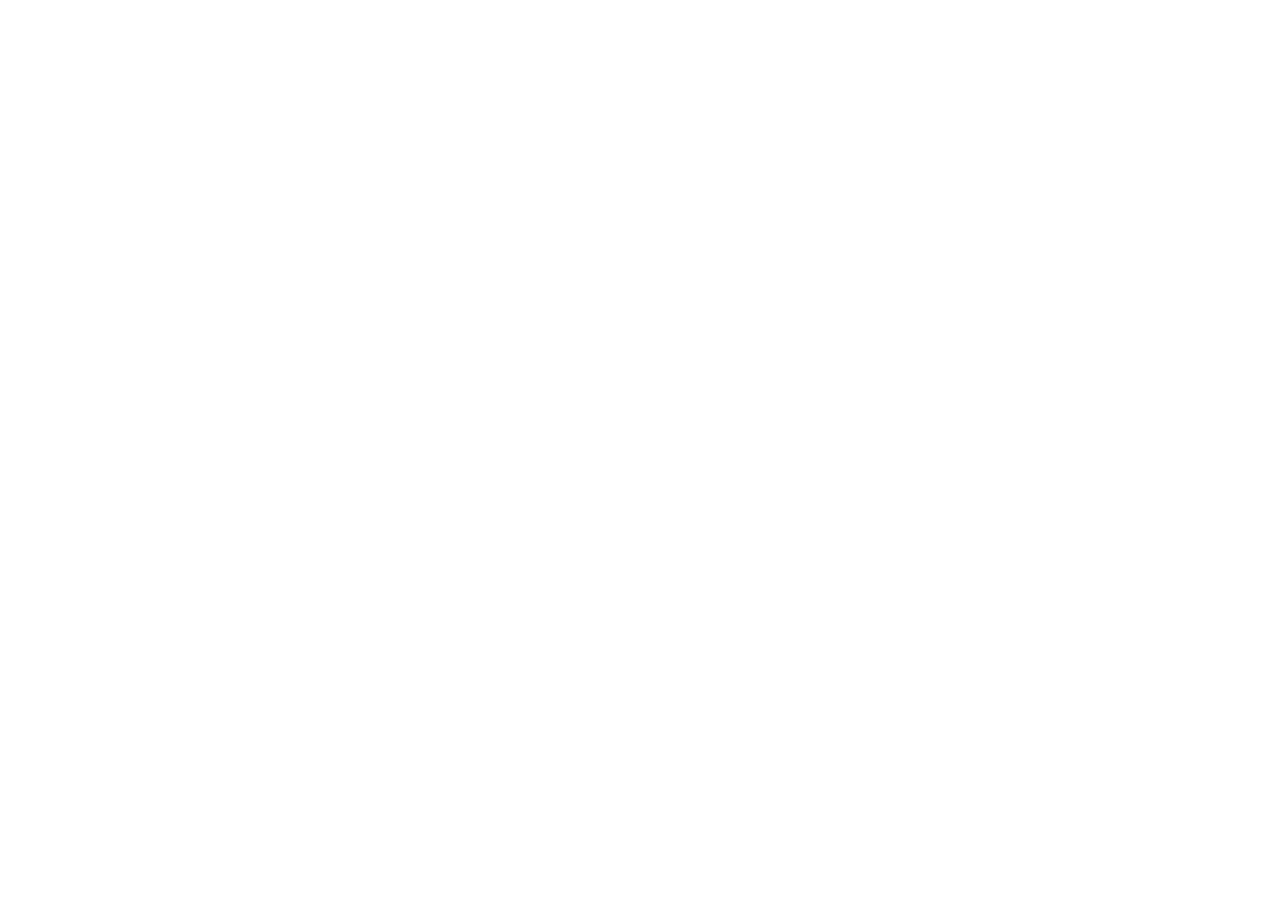
==== index.html @ b673b93a "Creación de archivos html, css y js" ====
<!DOCTYPE html>
<html lang="en">
<head>
    <meta charset="UTF-8">
    <meta name="viewport" content="width=device-width, initial-scale=1.0">
    <title>TaskFlow</title>
</head>
<body>
    
</body>
</html>
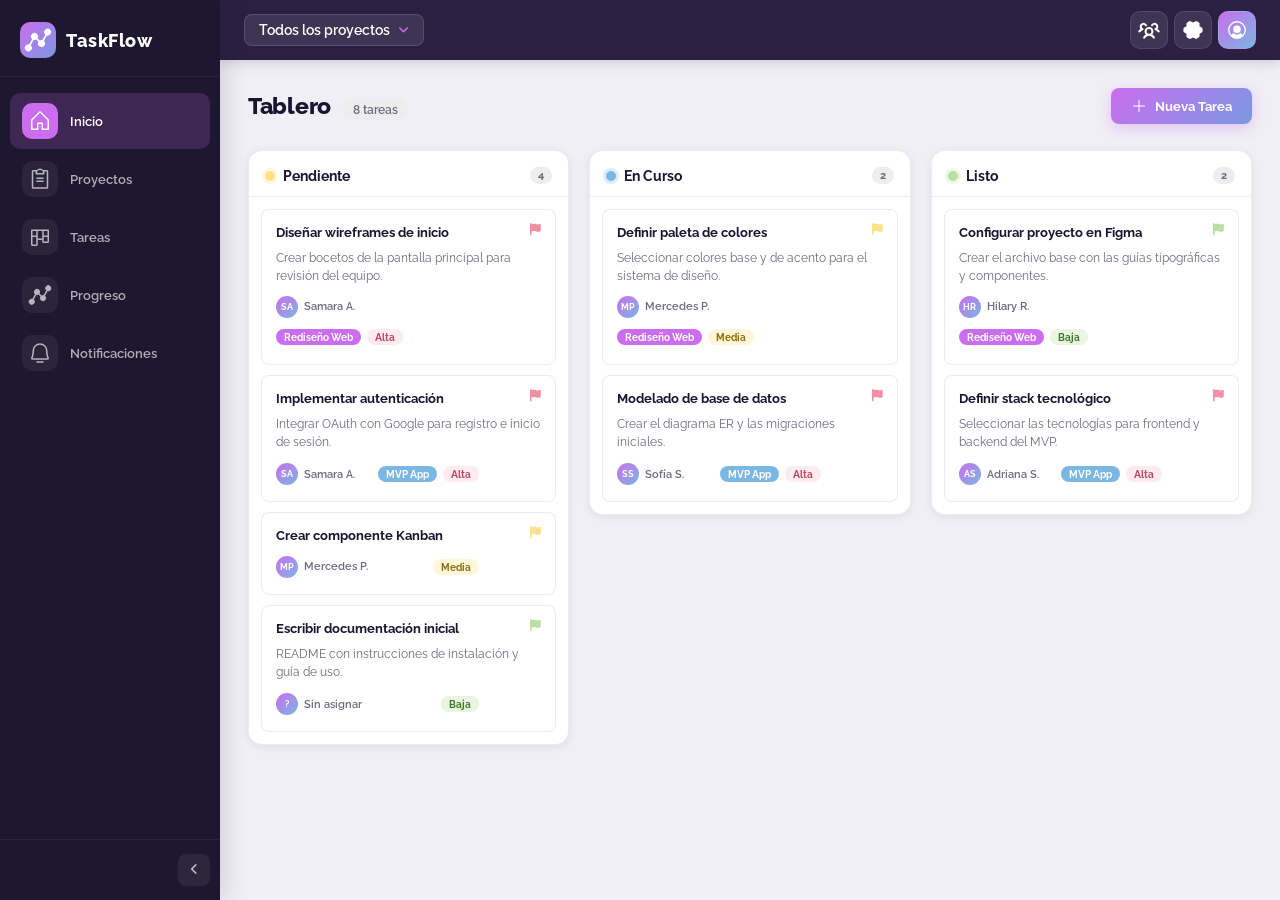
==== commit 5375b577: "Estructura principal y diseño inicial de la aplicación. Interfaz visual y funcionalidades principale" ====
--- a/index.html
+++ b/index.html
@@ -1,11 +1,376 @@
 <!DOCTYPE html>
-<html lang="en">
+<html lang="es">
 <head>
-    <meta charset="UTF-8">
-    <meta name="viewport" content="width=device-width, initial-scale=1.0">
-    <title>TaskFlow</title>
+  <meta charset="UTF-8" />
+  <meta name="viewport" content="width=device-width, initial-scale=1.0" />
+  <title>TaskFlow</title>
+  <link rel="preconnect" href="https://fonts.googleapis.com" />
+  <link rel="preconnect" href="https://fonts.gstatic.com" crossorigin />
+  <link href="https://fonts.googleapis.com/css2?family=Raleway:wght@300;400;500;600;700;800&display=swap" rel="stylesheet" />
+  <link rel="stylesheet" href="https://cdnjs.cloudflare.com/ajax/libs/font-awesome/6.5.0/css/all.min.css" />
+  <link rel="stylesheet" href="styles.css" />
 </head>
 <body>
-    
+
+  <!-- SIDEBAR -->
+  <aside class="sidebar" id="sidebar">
+    <div class="sidebar-logo">
+      <div class="logo-icon">
+        <svg xmlns="http://www.w3.org/2000/svg" viewBox="0 0 256 256" width="28" height="28" fill="#ffffff">
+          <path d="M238.64,33.36a32,32,0,0,0-45.26,0h0a32,32,0,0,0,0,45.26c.29.29.6.57.9.85l-26.63,49.46a32.19,32.19,0,0,0-23.9,3.5l-20.18-20.18a32,32,0,0,0-50.2-38.89h0a32,32,0,0,0,0,45.26c.29.29.59.57.89.85L47.63,168.94a32,32,0,0,0-30.27,8.44h0a32,32,0,1,0,45.26,0c-.29-.29-.6-.57-.9-.85l26.63-49.46A32.4,32.4,0,0,0,96,128a32,32,0,0,0,16.25-4.41l20.18,20.18a32,32,0,1,0,50.2-6.38c-.29-.29-.59-.57-.89-.85l26.63-49.46A32.33,32.33,0,0,0,216,88a32,32,0,0,0,22.63-54.62Z"/>
+        </svg>
+      </div>
+      <span class="logo-text">TaskFlow</span>
+    </div>
+
+    <nav class="sidebar-nav">
+      <a href="#" class="nav-item active" data-view="board" title="Inicio">
+        <div class="nav-icon">
+          <svg xmlns="http://www.w3.org/2000/svg" viewBox="0 0 256 256" width="24" height="24">
+            <path d="M219.31,108.68l-80-80a16,16,0,0,0-22.62,0l-80,80A15.87,15.87,0,0,0,32,120v96a8,8,0,0,0,8,8h64a8,8,0,0,0,8-8V160h32v56a8,8,0,0,0,8,8h64a8,8,0,0,0,8-8V120A15.87,15.87,0,0,0,219.31,108.68ZM208,208H160V152a8,8,0,0,0-8-8H104a8,8,0,0,0-8,8v56H48V120l80-80,80,80Z"/>
+          </svg>
+        </div>
+        <span>Inicio</span>
+      </a>
+
+      <a href="#" class="nav-item" data-view="projects" title="Proyectos">
+        <div class="nav-icon">
+          <svg xmlns="http://www.w3.org/2000/svg" viewBox="0 0 256 256" width="24" height="24">
+            <path d="M168,152a8,8,0,0,1-8,8H96a8,8,0,0,1,0-16h64A8,8,0,0,1,168,152Zm-8-40H96a8,8,0,0,0,0,16h64a8,8,0,0,0,0-16Zm56-64V216a16,16,0,0,1-16,16H56a16,16,0,0,1-16-16V48A16,16,0,0,1,56,32H92.26a47.92,47.92,0,0,1,71.48,0H200A16,16,0,0,1,216,48ZM96,64h64a32,32,0,0,0-64,0ZM200,48H173.25A47.93,47.93,0,0,1,176,64v8a8,8,0,0,1-8,8H88a8,8,0,0,1-8-8V64a47.93,47.93,0,0,1,2.75-16H56V216H200Z"/>
+          </svg>
+        </div>
+        <span>Proyectos</span>
+      </a>
+
+      <a href="#" class="nav-item" data-view="tasks" title="Tareas">
+        <div class="nav-icon">
+          <svg xmlns="http://www.w3.org/2000/svg" viewBox="0 0 256 256" width="24" height="24">
+            <path d="M216,48H40a8,8,0,0,0-8,8V208a16,16,0,0,0,16,16H88a16,16,0,0,0,16-16V160h48v16a16,16,0,0,0,16,16h40a16,16,0,0,0,16-16V56A8,8,0,0,0,216,48ZM88,208H48V128H88Zm0-96H48V64H88Zm64,32H104V64h48Zm56,32H168V128h40Zm0-64H168V64h40Z"/>
+          </svg>
+        </div>
+        <span>Tareas</span>
+      </a>
+
+      <a href="#" class="nav-item" data-view="progress" title="Progreso">
+        <div class="nav-icon">
+          <svg xmlns="http://www.w3.org/2000/svg" viewBox="0 0 256 256" width="24" height="24">
+            <path d="M238.64,33.36a32,32,0,0,0-45.26,0h0a32,32,0,0,0,0,45.26c.29.29.6.57.9.85l-26.63,49.46a32.19,32.19,0,0,0-23.9,3.5l-20.18-20.18a32,32,0,0,0-50.2-38.89h0a32,32,0,0,0,0,45.26c.29.29.59.57.89.85L47.63,168.94a32,32,0,0,0-30.27,8.44h0a32,32,0,1,0,45.26,0c-.29-.29-.6-.57-.9-.85l26.63-49.46A32.4,32.4,0,0,0,96,128a32,32,0,0,0,16.25-4.41l20.18,20.18a32,32,0,1,0,50.2-6.38c-.29-.29-.59-.57-.89-.85l26.63-49.46A32.33,32.33,0,0,0,216,88a32,32,0,0,0,22.63-54.62Z"/>
+          </svg>
+        </div>
+        <span>Progreso</span>
+      </a>
+
+      <a href="#" class="nav-item" data-view="notifications" title="Notificaciones">
+        <div class="nav-icon">
+          <svg xmlns="http://www.w3.org/2000/svg" viewBox="0 0 256 256" width="24" height="24">
+            <path d="M168,224a8,8,0,0,1-8,8H96a8,8,0,1,1,0-16h64A8,8,0,0,1,168,224Zm53.85-32A15.8,15.8,0,0,1,208,200H48a16,16,0,0,1-13.8-24.06C39.75,166.38,48,139.34,48,104a80,80,0,1,1,160,0c0,35.33,8.26,62.38,13.81,71.94A15.89,15.89,0,0,1,221.84,192ZM208,184c-7.73-13.27-16-43.95-16-80a64,64,0,1,0-128,0c0,36.06-8.28,66.74-16,80Z"/>
+          </svg>
+        </div>
+        <span>Notificaciones</span>
+        <span class="notif-badge" id="notifBadge" style="display:none">0</span>
+      </a>
+    </nav>
+
+    <div class="sidebar-footer">
+      <button class="sidebar-toggle-btn" id="sidebarToggle" title="Colapsar">
+        <i class="fa-solid fa-angle-left"></i>
+      </button>
+    </div>
+  </aside>
+
+  <!-- MAIN WRAPPER -->
+  <div class="main-wrapper" id="mainWrapper">
+
+    <!-- TOP BAR -->
+    <header class="topbar">
+      <div class="topbar-left">
+        <button class="mobile-menu-btn" id="mobileMenuBtn">
+          <i class="fa-solid fa-bars"></i>
+        </button>
+        <div class="topbar-project-selector" id="projectSelector">
+          <span id="currentProjectName">Seleccionar proyecto</span>
+          <i class="fa-solid fa-angle-down"></i>
+        </div>
+      </div>
+      <div class="topbar-right">
+        <button class="topbar-btn" title="Equipo">
+          <svg xmlns="http://www.w3.org/2000/svg" viewBox="0 0 256 256" width="22" height="22" fill="#fff">
+            <path d="M164.38,181.1a52,52,0,1,0-72.76,0,75.89,75.89,0,0,0-30,28.89,12,12,0,0,0,20.78,12,53,53,0,0,1,91.22,0,12,12,0,1,0,20.78-12A75.89,75.89,0,0,0,164.38,181.1ZM100,144a28,28,0,1,1,28,28A28,28,0,0,1,100,144Zm147.21,9.59a12,12,0,0,1-16.81-2.39c-8.33-11.09-19.85-19.59-29.33-21.64a12,12,0,0,1-1.82-22.91,20,20,0,1,0-24.78-28.3,12,12,0,1,1-21-11.6,44,44,0,1,1,73.28,48.35,92.18,92.18,0,0,1,22.85,21.69A12,12,0,0,1,247.21,153.59Zm-192.28-24c-9.48,2.05-21,10.55-29.33,21.65A12,12,0,0,1,6.41,136.79,92.37,92.37,0,0,1,29.26,115.1a44,44,0,1,1,73.28-48.35,12,12,0,1,1-21,11.6,20,20,0,1,0-24.78,28.3,12,12,0,0,1-1.82,22.91Z"/>
+          </svg>
+        </button>
+        <button class="topbar-btn" title="Ajustes" id="openSettingsBtn">
+          <svg xmlns="http://www.w3.org/2000/svg" viewBox="0 0 256 256" width="22" height="22" fill="#fff">
+            <path d="M128,80a48,48,0,1,0,48,48A48.05,48.05,0,0,0,128,80Zm0,80a32,32,0,1,1,32-32A32,32,0,0,1,128,160Zm109.94-52.79a8,8,0,0,0-3.89-5.4l-29.83-17-.12-33.62a8,8,0,0,0-2.83-6.08,111.91,111.91,0,0,0-36.72-20.67,8,8,0,0,0-6.46.59L128,41.85,97.88,25a8,8,0,0,0-6.47-.6A112.1,112.1,0,0,0,54.73,45.15a8,8,0,0,0-2.83,6.07l-.15,33.65-29.83,17a8,8,0,0,0-3.89,5.4,106.47,106.47,0,0,0,0,41.56,8,8,0,0,0,3.89,5.4l29.83,17,.12,33.62a8,8,0,0,0,2.83,6.08,111.91,111.91,0,0,0,36.72,20.67,8,8,0,0,0,6.46-.59L128,214.15,158.12,231a7.91,7.91,0,0,0,3.9,1,8.09,8.09,0,0,0,2.57-.42,112.1,112.1,0,0,0,36.68-20.73,8,8,0,0,0,2.83-6.07l.15-33.65,29.83-17a8,8,0,0,0,3.89-5.4A106.47,106.47,0,0,0,237.94,107.21Z"/>
+          </svg>
+        </button>
+        <button class="topbar-btn avatar-btn" title="Usuario">
+          <svg xmlns="http://www.w3.org/2000/svg" viewBox="0 0 256 256" width="22" height="22" fill="#fff">
+            <path d="M172,120a44,44,0,1,1-44-44A44.05,44.05,0,0,1,172,120Zm60,8A104,104,0,1,1,128,24,104.11,104.11,0,0,1,232,128Zm-16,0a88.09,88.09,0,0,0-91.47-87.93C77.43,41.89,39.87,81.12,40,128.25a87.65,87.65,0,0,0,22.24,58.16A79.71,79.71,0,0,1,84,165.1a4,4,0,0,1,4.83.32,59.83,59.83,0,0,0,78.28,0,4,4,0,0,1,4.83-.32,79.71,79.71,0,0,1,21.79,21.31A87.62,87.62,0,0,0,216,128Z"/>
+          </svg>
+        </button>
+      </div>
+    </header>
+
+    <!-- MAIN CONTENT -->
+    <main class="main-content">
+
+      <!-- BOARD VIEW -->
+      <div class="view active" id="view-board">
+        <div class="board-header">
+          <div class="board-header-left">
+            <h1 class="board-title" id="boardTitle">Tablero</h1>
+            <span class="task-count" id="taskCount">0 tareas</span>
+          </div>
+          <button class="btn-primary" id="openModalBtn">
+            <svg xmlns="http://www.w3.org/2000/svg" width="16" height="16" fill="#ffffff" viewBox="0 0 256 256">
+              <path d="M224,128a8,8,0,0,1-8,8H136v80a8,8,0,0,1-16,0V136H40a8,8,0,0,1,0-16h80V40a8,8,0,0,1,16,0v80h80A8,8,0,0,1,224,128Z"/>
+            </svg>
+            Nueva Tarea
+          </button>
+        </div>
+
+        <!-- KANBAN BOARD -->
+        <div class="kanban-board">
+          <div class="kanban-column" data-status="pendiente" id="col-pendiente">
+            <div class="column-header">
+              <div class="column-title-wrap">
+                <span class="column-dot dot-pending"></span>
+                <h2 class="column-title">Pendiente</h2>
+                <span class="column-count" id="count-pendiente">0</span>
+              </div>
+            </div>
+            <div class="column-body" id="tasks-pendiente" ondragover="onDragOver(event)" ondrop="onDrop(event, 'pendiente')" ondragleave="onDragLeave(event)">
+              <div class="empty-state" id="empty-pendiente">
+                <i class="fa-regular fa-file"></i>
+                <p>Sin tareas pendientes</p>
+              </div>
+            </div>
+          </div>
+
+          <div class="kanban-column" data-status="en-curso" id="col-en-curso">
+            <div class="column-header">
+              <div class="column-title-wrap">
+                <span class="column-dot dot-inprogress"></span>
+                <h2 class="column-title">En Curso</h2>
+                <span class="column-count" id="count-en-curso">0</span>
+              </div>
+            </div>
+            <div class="column-body" id="tasks-en-curso" ondragover="onDragOver(event)" ondrop="onDrop(event, 'en-curso')" ondragleave="onDragLeave(event)">
+              <div class="empty-state" id="empty-en-curso">
+                <i class="fa-regular fa-file"></i>
+                <p>Sin tareas en curso</p>
+              </div>
+            </div>
+          </div>
+
+          <div class="kanban-column" data-status="listo" id="col-listo">
+            <div class="column-header">
+              <div class="column-title-wrap">
+                <span class="column-dot dot-done"></span>
+                <h2 class="column-title">Listo</h2>
+                <span class="column-count" id="count-listo">0</span>
+              </div>
+            </div>
+            <div class="column-body" id="tasks-listo" ondragover="onDragOver(event)" ondrop="onDrop(event, 'listo')" ondragleave="onDragLeave(event)">
+              <div class="empty-state" id="empty-listo">
+                <i class="fa-regular fa-file"></i>
+                <p>Sin tareas completadas</p>
+              </div>
+            </div>
+          </div>
+        </div>
+      </div>
+
+      <!-- PROJECTS VIEW -->
+      <div class="view" id="view-projects">
+        <div class="board-header">
+          <div class="board-header-left">
+            <h1 class="board-title">Proyectos</h1>
+          </div>
+          <button class="btn-primary" id="openProjectModalBtn">
+            <svg xmlns="http://www.w3.org/2000/svg" width="16" height="16" fill="#ffffff" viewBox="0 0 256 256">
+              <path d="M224,128a8,8,0,0,1-8,8H136v80a8,8,0,0,1-16,0V136H40a8,8,0,0,1,0-16h80V40a8,8,0,0,1,16,0v80h80A8,8,0,0,1,224,128Z"/>
+            </svg>
+            Nuevo Proyecto
+          </button>
+        </div>
+        <div class="projects-grid" id="projectsGrid">
+          <div class="no-projects-msg" id="noProjectsMsg">
+            <i class="fa-solid fa-folder-open"></i>
+            <p>No hay proyectos aún. ¡Crea el primero!</p>
+          </div>
+        </div>
+      </div>
+
+      <!-- TASKS VIEW (list) -->
+      <div class="view" id="view-tasks">
+        <div class="board-header">
+          <div class="board-header-left">
+            <h1 class="board-title">Todas las Tareas</h1>
+          </div>
+          <button class="btn-primary" id="openModalBtnTasks">
+            <svg xmlns="http://www.w3.org/2000/svg" width="16" height="16" fill="#ffffff" viewBox="0 0 256 256">
+              <path d="M224,128a8,8,0,0,1-8,8H136v80a8,8,0,0,1-16,0V136H40a8,8,0,0,1,0-16h80V40a8,8,0,0,1,16,0v80h80A8,8,0,0,1,224,128Z"/>
+            </svg>
+            Nueva Tarea
+          </button>
+        </div>
+        <div class="tasks-list-view" id="allTasksList">
+          <div class="no-tasks-msg">
+            <i class="fa-solid fa-list-check"></i>
+            <p>No hay tareas todavía.</p>
+          </div>
+        </div>
+      </div>
+
+      <!-- PROGRESS VIEW -->
+      <div class="view" id="view-progress">
+        <div class="board-header">
+          <div class="board-header-left">
+            <h1 class="board-title">Progreso del Proyecto</h1>
+          </div>
+        </div>
+        <div class="progress-view" id="progressView"></div>
+      </div>
+
+      <!-- NOTIFICATIONS VIEW -->
+      <div class="view" id="view-notifications">
+        <div class="board-header">
+          <div class="board-header-left">
+            <h1 class="board-title">Notificaciones</h1>
+          </div>
+          <button class="btn-secondary" id="clearNotifBtn">Limpiar todo</button>
+        </div>
+        <div class="notifications-list" id="notificationsList">
+          <div class="no-notif-msg">
+            <i class="fa-solid fa-bell-slash"></i>
+            <p>Sin notificaciones nuevas.</p>
+          </div>
+        </div>
+      </div>
+
+    </main>
+  </div>
+
+  <!-- OVERLAY -->
+  <div class="overlay" id="overlay"></div>
+
+  <!-- TASK MODAL -->
+  <div class="modal" id="taskModal" role="dialog" aria-modal="true" aria-labelledby="modalTitle">
+    <div class="modal-content">
+      <div class="modal-header">
+        <h2 class="modal-title" id="modalTitle">Nueva Tarea</h2>
+        <button class="modal-close" id="closeModalBtn" aria-label="Cerrar">
+          <i class="fa-solid fa-circle-xmark"></i>
+        </button>
+      </div>
+      <form class="modal-form" id="taskForm" novalidate>
+        <div class="form-group">
+          <label for="taskTitle">Título <span class="required">*</span></label>
+          <input type="text" id="taskTitle" placeholder="Título de la tarea..." maxlength="80" />
+          <span class="field-error" id="titleError"></span>
+        </div>
+        <div class="form-group">
+          <label for="taskDesc">Descripción</label>
+          <textarea id="taskDesc" rows="3" placeholder="Descripción opcional..."></textarea>
+        </div>
+        <div class="form-row">
+          <div class="form-group">
+            <label for="taskAssignee">Asignado a</label>
+            <input type="text" id="taskAssignee" placeholder="Nombre del responsable..." />
+          </div>
+          <div class="form-group">
+            <label for="taskStatus">Estado</label>
+            <select id="taskStatus">
+              <option value="pendiente">Pendiente</option>
+              <option value="en-curso">En Curso</option>
+              <option value="listo">Listo</option>
+            </select>
+          </div>
+        </div>
+        <div class="form-row">
+          <div class="form-group">
+            <label for="taskPriority">Prioridad</label>
+            <select id="taskPriority">
+              <option value="alta">🔴 Alta</option>
+              <option value="media" selected>🟡 Media</option>
+              <option value="baja">🟢 Baja</option>
+            </select>
+          </div>
+          <div class="form-group">
+            <label for="taskProject">Proyecto</label>
+            <select id="taskProject">
+              <option value="">Sin proyecto</option>
+            </select>
+          </div>
+        </div>
+        <input type="hidden" id="editingTaskId" value="" />
+        <div class="modal-footer">
+          <button type="button" class="btn-secondary" id="cancelModalBtn">Cancelar</button>
+          <button type="submit" class="btn-primary" id="saveTaskBtn">Guardar Tarea</button>
+        </div>
+      </form>
+    </div>
+  </div>
+
+  <!-- PROJECT MODAL -->
+  <div class="modal" id="projectModal" role="dialog" aria-modal="true">
+    <div class="modal-content modal-content--sm">
+      <div class="modal-header">
+        <h2 class="modal-title">Nuevo Proyecto</h2>
+        <button class="modal-close" id="closeProjectModalBtn" aria-label="Cerrar">
+          <i class="fa-solid fa-circle-xmark"></i>
+        </button>
+      </div>
+      <form class="modal-form" id="projectForm" novalidate>
+        <div class="form-group">
+          <label for="projectName">Nombre del proyecto <span class="required">*</span></label>
+          <input type="text" id="projectName" placeholder="Ej. Rediseño web, MVP..." maxlength="50" />
+          <span class="field-error" id="projectNameError"></span>
+        </div>
+        <div class="form-group">
+          <label for="projectDesc">Descripción</label>
+          <textarea id="projectDesc" rows="2" placeholder="¿De qué trata este proyecto?"></textarea>
+        </div>
+        <div class="form-group">
+          <label for="projectColor">Color del proyecto</label>
+          <div class="color-picker-row" id="colorPickerRow">
+            <button type="button" class="color-swatch active" data-color="#CB6DEE" style="background:#CB6DEE"></button>
+            <button type="button" class="color-swatch" data-color="#7AB7E3" style="background:#7AB7E3"></button>
+            <button type="button" class="color-swatch" data-color="#72DCC3" style="background:#72DCC3"></button>
+            <button type="button" class="color-swatch" data-color="#F58EA5" style="background:#F58EA5"></button>
+            <button type="button" class="color-swatch" data-color="#FFE285" style="background:#FFE285"></button>
+            <button type="button" class="color-swatch" data-color="#B9DFA4" style="background:#B9DFA4"></button>
+          </div>
+          <input type="hidden" id="projectColor" value="#CB6DEE" />
+        </div>
+        <div class="modal-footer">
+          <button type="button" class="btn-secondary" id="cancelProjectModalBtn">Cancelar</button>
+          <button type="submit" class="btn-primary">Crear Proyecto</button>
+        </div>
+      </form>
+    </div>
+  </div>
+
+  <!-- TASK DETAIL MODAL -->
+  <div class="modal" id="taskDetailModal" role="dialog" aria-modal="true">
+    <div class="modal-content modal-content--detail">
+      <div class="modal-header">
+        <h2 class="modal-title" id="detailTaskTitle">Detalle de Tarea</h2>
+        <div class="modal-header-actions">
+          <button class="icon-btn" id="editTaskBtn" title="Editar"><i class="fa-solid fa-pen"></i></button>
+          <button class="modal-close" id="closeDetailModalBtn" aria-label="Cerrar">
+            <i class="fa-solid fa-circle-xmark"></i>
+          </button>
+        </div>
+      </div>
+      <div class="task-detail-body" id="taskDetailBody"></div>
+    </div>
+  </div>
+
+  <!-- TOAST -->
+  <div class="toast-container" id="toastContainer"></div>
+
+  <script src="functions.js"></script>
 </body>
 </html>
--- a/styles.css
+++ b/styles.css
@@ -0,0 +1,1171 @@
+/* ==============================
+   TASKFLOW — styles.css
+   ============================== */
+
+/* ---- RESET & BASE ---- */
+*, *::before, *::after { box-sizing: border-box; margin: 0; padding: 0; }
+
+:root {
+  --white:   #FFFFFF;
+  --bg:      #F0EFF5;
+  --card:    #FFFFFF;
+  --ededed:  #EDEDED;
+  --purple:  #CB6DEE;
+  --purple-dark: #b258d6;
+  --pink:    #F58EA5;
+  --yellow:  #FFE285;
+  --green:   #B9DFA4;
+  --teal:    #72DCC3;
+  --blue:    #7AB7E3;
+  --sidebar-bg: #1E1730;
+  --sidebar-text: rgba(255,255,255,0.65);
+  --sidebar-active: #ffffff;
+  --topbar-bg: #2B2042;
+  --text-primary: #1A1430;
+  --text-secondary: #6B6880;
+  --border: rgba(0,0,0,0.07);
+  --shadow: 0 2px 16px rgba(30,23,48,0.10);
+  --shadow-card: 0 2px 8px rgba(30,23,48,0.08);
+  --radius: 14px;
+  --radius-sm: 8px;
+  --radius-lg: 20px;
+  --sidebar-w: 220px;
+  --topbar-h: 60px;
+  --transition: 0.22s cubic-bezier(.4,0,.2,1);
+}
+
+html { font-size: 15px; }
+
+body {
+  font-family: 'Raleway', sans-serif;
+  background: var(--bg);
+  color: var(--text-primary);
+  min-height: 100vh;
+  display: flex;
+  overflow-x: hidden;
+}
+
+/* ==============================
+   SIDEBAR
+   ============================== */
+.sidebar {
+  width: var(--sidebar-w);
+  background: var(--sidebar-bg);
+  display: flex;
+  flex-direction: column;
+  position: fixed;
+  top: 0; left: 0; bottom: 0;
+  z-index: 200;
+  transition: width var(--transition), transform var(--transition);
+  overflow: hidden;
+  box-shadow: 2px 0 24px rgba(30,23,48,0.18);
+}
+
+.sidebar.collapsed { width: 68px; }
+.sidebar.collapsed .logo-text,
+.sidebar.collapsed .nav-item span:not(.notif-badge) { opacity: 0; width: 0; overflow: hidden; }
+.sidebar.collapsed .sidebar-logo { justify-content: center; }
+.sidebar.collapsed .nav-item { justify-content: center; padding: 10px 0; }
+
+.sidebar-logo {
+  display: flex;
+  align-items: center;
+  gap: 10px;
+  padding: 22px 20px 18px;
+  border-bottom: 1px solid rgba(255,255,255,0.06);
+}
+
+.logo-icon {
+  width: 36px; height: 36px;
+  background: linear-gradient(135deg, var(--purple), #7A98E3);
+  border-radius: 10px;
+  display: flex; align-items: center; justify-content: center;
+  flex-shrink: 0;
+}
+
+.logo-text {
+  font-size: 1.18rem;
+  font-weight: 800;
+  color: var(--white);
+  letter-spacing: 0.5px;
+  white-space: nowrap;
+  transition: opacity var(--transition), width var(--transition);
+}
+
+.sidebar-nav {
+  flex: 1;
+  display: flex;
+  flex-direction: column;
+  gap: 2px;
+  padding: 16px 10px;
+  overflow-y: auto;
+  overflow-x: hidden;
+}
+
+.sidebar-nav::-webkit-scrollbar { width: 4px; }
+.sidebar-nav::-webkit-scrollbar-thumb { background: rgba(255,255,255,0.1); border-radius: 2px; }
+
+.nav-item {
+  display: flex;
+  align-items: center;
+  gap: 12px;
+  padding: 10px 12px;
+  border-radius: 10px;
+  color: var(--sidebar-text);
+  text-decoration: none;
+  font-size: 0.88rem;
+  font-weight: 600;
+  transition: background var(--transition), color var(--transition);
+  white-space: nowrap;
+  position: relative;
+}
+
+.nav-item:hover {
+  background: rgba(255,255,255,0.07);
+  color: var(--white);
+}
+
+.nav-item.active {
+  background: rgba(203,109,238,0.18);
+  color: var(--white);
+}
+
+.nav-item.active .nav-icon { background: var(--purple); }
+.nav-item.active .nav-icon svg { fill: #ffffff; }
+
+.nav-icon {
+  width: 36px; height: 36px;
+  border-radius: 10px;
+  display: flex; align-items: center; justify-content: center;
+  background: rgba(255,255,255,0.06);
+  flex-shrink: 0;
+  transition: background var(--transition);
+}
+
+.nav-icon svg { fill: var(--sidebar-text); transition: fill var(--transition); }
+.nav-item:hover .nav-icon svg { fill: #ffffff; }
+
+.notif-badge {
+  background: var(--pink);
+  color: #fff;
+  font-size: 0.68rem;
+  font-weight: 700;
+  padding: 2px 6px;
+  border-radius: 20px;
+  margin-left: auto;
+}
+
+.sidebar-footer {
+  padding: 14px 10px;
+  border-top: 1px solid rgba(255,255,255,0.06);
+  display: flex;
+  justify-content: flex-end;
+}
+
+.sidebar-toggle-btn {
+  width: 32px; height: 32px;
+  border-radius: 8px;
+  background: rgba(255,255,255,0.07);
+  border: none;
+  color: var(--sidebar-text);
+  cursor: pointer;
+  display: flex; align-items: center; justify-content: center;
+  transition: background var(--transition), transform var(--transition);
+}
+
+.sidebar-toggle-btn:hover { background: rgba(255,255,255,0.13); color: #fff; }
+.sidebar.collapsed .sidebar-toggle-btn { transform: rotate(180deg); }
+
+/* ==============================
+   MAIN WRAPPER
+   ============================== */
+.main-wrapper {
+  flex: 1;
+  margin-left: var(--sidebar-w);
+  display: flex;
+  flex-direction: column;
+  min-height: 100vh;
+  transition: margin-left var(--transition);
+}
+
+.main-wrapper.sidebar-collapsed { margin-left: 68px; }
+
+/* ==============================
+   TOPBAR
+   ============================== */
+.topbar {
+  height: var(--topbar-h);
+  background: var(--topbar-bg);
+  display: flex;
+  align-items: center;
+  justify-content: space-between;
+  padding: 0 24px;
+  position: sticky;
+  top: 0;
+  z-index: 100;
+  box-shadow: 0 2px 12px rgba(30,23,48,0.18);
+}
+
+.topbar-left {
+  display: flex;
+  align-items: center;
+  gap: 14px;
+}
+
+.mobile-menu-btn {
+  display: none;
+  background: none;
+  border: none;
+  color: #fff;
+  font-size: 1.2rem;
+  cursor: pointer;
+  padding: 6px;
+}
+
+.topbar-project-selector {
+  display: flex;
+  align-items: center;
+  gap: 8px;
+  background: rgba(255,255,255,0.09);
+  border: 1px solid rgba(255,255,255,0.13);
+  border-radius: 8px;
+  padding: 7px 14px;
+  cursor: pointer;
+  color: #fff;
+  font-size: 0.9rem;
+  font-weight: 600;
+  font-family: 'Raleway', sans-serif;
+  transition: background var(--transition);
+}
+
+.topbar-project-selector:hover { background: rgba(255,255,255,0.15); }
+.topbar-project-selector i { color: var(--purple); font-size: 0.8rem; }
+
+.topbar-right {
+  display: flex;
+  align-items: center;
+  gap: 6px;
+}
+
+.topbar-btn {
+  width: 38px; height: 38px;
+  border-radius: 10px;
+  background: rgba(255,255,255,0.09);
+  border: 1px solid rgba(255,255,255,0.10);
+  cursor: pointer;
+  display: flex; align-items: center; justify-content: center;
+  transition: background var(--transition);
+}
+
+.topbar-btn:hover { background: rgba(255,255,255,0.16); }
+.avatar-btn { background: linear-gradient(135deg, var(--purple), var(--blue)); }
+
+/* ==============================
+   MAIN CONTENT
+   ============================== */
+.main-content {
+  flex: 1;
+  padding: 28px 28px 40px;
+  overflow-y: auto;
+}
+
+/* ==============================
+   VIEWS
+   ============================== */
+.view { display: none; }
+.view.active { display: block; }
+
+/* ==============================
+   BOARD HEADER
+   ============================== */
+.board-header {
+  display: flex;
+  align-items: center;
+  justify-content: space-between;
+  margin-bottom: 26px;
+  flex-wrap: wrap;
+  gap: 12px;
+}
+
+.board-header-left {
+  display: flex;
+  align-items: baseline;
+  gap: 12px;
+}
+
+.board-title {
+  font-size: 1.55rem;
+  font-weight: 800;
+  color: var(--text-primary);
+  letter-spacing: -0.3px;
+}
+
+.task-count {
+  font-size: 0.82rem;
+  font-weight: 600;
+  color: var(--text-secondary);
+  background: var(--ededed);
+  padding: 3px 10px;
+  border-radius: 20px;
+}
+
+/* ==============================
+   BUTTONS
+   ============================== */
+.btn-primary {
+  display: inline-flex;
+  align-items: center;
+  gap: 8px;
+  background: linear-gradient(135deg, var(--purple) 0%, #7A98E3 100%);
+  color: #fff;
+  border: none;
+  border-radius: var(--radius-sm);
+  padding: 10px 20px;
+  font-family: 'Raleway', sans-serif;
+  font-size: 0.88rem;
+  font-weight: 700;
+  cursor: pointer;
+  transition: opacity var(--transition), transform var(--transition), box-shadow var(--transition);
+  box-shadow: 0 4px 14px rgba(203,109,238,0.35);
+  white-space: nowrap;
+}
+
+.btn-primary:hover {
+  opacity: 0.92;
+  transform: translateY(-1px);
+  box-shadow: 0 6px 20px rgba(203,109,238,0.45);
+}
+
+.btn-primary:active { transform: translateY(0); }
+
+.btn-secondary {
+  display: inline-flex;
+  align-items: center;
+  gap: 8px;
+  background: var(--white);
+  color: var(--text-secondary);
+  border: 1.5px solid var(--border);
+  border-radius: var(--radius-sm);
+  padding: 9px 18px;
+  font-family: 'Raleway', sans-serif;
+  font-size: 0.88rem;
+  font-weight: 600;
+  cursor: pointer;
+  transition: background var(--transition), border-color var(--transition);
+}
+
+.btn-secondary:hover { background: var(--ededed); border-color: rgba(0,0,0,0.12); }
+
+.icon-btn {
+  width: 32px; height: 32px;
+  border-radius: 8px;
+  background: rgba(203,109,238,0.1);
+  border: none;
+  color: var(--purple);
+  cursor: pointer;
+  display: flex; align-items: center; justify-content: center;
+  font-size: 0.8rem;
+  transition: background var(--transition);
+}
+
+.icon-btn:hover { background: rgba(203,109,238,0.2); }
+
+/* ==============================
+   KANBAN BOARD
+   ============================== */
+.kanban-board {
+  display: grid;
+  grid-template-columns: repeat(3, 1fr);
+  gap: 20px;
+  align-items: start;
+  min-height: calc(100vh - 220px);
+}
+
+.kanban-column {
+  background: var(--card);
+  border-radius: var(--radius);
+  box-shadow: var(--shadow-card);
+  display: flex;
+  flex-direction: column;
+  min-height: 200px;
+  border: 1.5px solid var(--border);
+  transition: border-color var(--transition);
+}
+
+.kanban-column.drag-over {
+  border-color: var(--purple);
+  box-shadow: 0 0 0 3px rgba(203,109,238,0.15);
+}
+
+.column-header {
+  padding: 16px 16px 12px;
+  border-bottom: 1.5px solid var(--border);
+}
+
+.column-title-wrap {
+  display: flex;
+  align-items: center;
+  gap: 8px;
+}
+
+.column-dot {
+  width: 10px; height: 10px;
+  border-radius: 50%;
+  flex-shrink: 0;
+}
+
+.dot-pending   { background: var(--yellow); box-shadow: 0 0 0 3px rgba(255,226,133,0.25); }
+.dot-inprogress{ background: var(--blue);   box-shadow: 0 0 0 3px rgba(122,183,227,0.25); }
+.dot-done      { background: var(--green);  box-shadow: 0 0 0 3px rgba(185,223,164,0.25); }
+
+.column-title {
+  font-size: 0.95rem;
+  font-weight: 700;
+  color: var(--text-primary);
+  flex: 1;
+}
+
+.column-count {
+  background: var(--ededed);
+  color: var(--text-secondary);
+  font-size: 0.72rem;
+  font-weight: 700;
+  padding: 2px 8px;
+  border-radius: 20px;
+}
+
+.column-body {
+  padding: 12px;
+  display: flex;
+  flex-direction: column;
+  gap: 10px;
+  min-height: 100px;
+  flex: 1;
+}
+
+.column-body.drag-over-inner {
+  background: rgba(203,109,238,0.04);
+  border-radius: 0 0 var(--radius) var(--radius);
+}
+
+/* ==============================
+   TASK CARD
+   ============================== */
+.task-card {
+  background: var(--card);
+  border: 1.5px solid var(--border);
+  border-radius: var(--radius-sm);
+  padding: 14px;
+  cursor: grab;
+  transition: box-shadow var(--transition), transform var(--transition), border-color var(--transition);
+  animation: cardIn 0.22s ease;
+  position: relative;
+}
+
+@keyframes cardIn {
+  from { opacity: 0; transform: translateY(8px) scale(0.98); }
+  to   { opacity: 1; transform: translateY(0) scale(1); }
+}
+
+.task-card:hover {
+  box-shadow: var(--shadow);
+  border-color: rgba(203,109,238,0.3);
+  transform: translateY(-2px);
+}
+
+.task-card.dragging {
+  opacity: 0.5;
+  transform: scale(0.97);
+  cursor: grabbing;
+}
+
+.task-card-top {
+  display: flex;
+  align-items: flex-start;
+  justify-content: space-between;
+  gap: 8px;
+  margin-bottom: 8px;
+}
+
+.task-card-title {
+  font-size: 0.88rem;
+  font-weight: 700;
+  color: var(--text-primary);
+  line-height: 1.4;
+  word-break: break-word;
+}
+
+.task-flag {
+  flex-shrink: 0;
+  font-size: 0.82rem;
+}
+
+.task-card-desc {
+  font-size: 0.78rem;
+  color: var(--text-secondary);
+  line-height: 1.5;
+  margin-bottom: 10px;
+  display: -webkit-box;
+  -webkit-line-clamp: 2;
+  -webkit-box-orient: vertical;
+  overflow: hidden;
+}
+
+.task-card-footer {
+  display: flex;
+  align-items: center;
+  justify-content: space-between;
+  flex-wrap: wrap;
+  gap: 6px;
+}
+
+.task-assignee {
+  display: flex;
+  align-items: center;
+  gap: 6px;
+  font-size: 0.74rem;
+  color: var(--text-secondary);
+  font-weight: 600;
+}
+
+.assignee-avatar {
+  width: 22px; height: 22px;
+  border-radius: 50%;
+  background: linear-gradient(135deg, var(--purple), var(--blue));
+  display: flex; align-items: center; justify-content: center;
+  font-size: 0.6rem;
+  font-weight: 700;
+  color: #fff;
+  flex-shrink: 0;
+}
+
+.task-card-actions {
+  display: flex;
+  gap: 4px;
+  opacity: 0;
+  transition: opacity var(--transition);
+}
+
+.task-card:hover .task-card-actions { opacity: 1; }
+
+.card-action-btn {
+  width: 26px; height: 26px;
+  border-radius: 6px;
+  background: none;
+  border: none;
+  cursor: pointer;
+  display: flex; align-items: center; justify-content: center;
+  font-size: 0.78rem;
+  color: var(--text-secondary);
+  transition: background var(--transition), color var(--transition);
+}
+
+.card-action-btn:hover { background: var(--ededed); }
+.card-action-btn.delete:hover { background: rgba(245,142,165,0.15); color: var(--pink); }
+.card-action-btn.edit:hover { background: rgba(203,109,238,0.12); color: var(--purple); }
+
+.priority-badge {
+  font-size: 0.68rem;
+  font-weight: 700;
+  padding: 2px 8px;
+  border-radius: 20px;
+}
+
+.priority-alta   { background: rgba(245,142,165,0.18); color: #c0455e; }
+.priority-media  { background: rgba(255,226,133,0.3);  color: #8a700a; }
+.priority-baja   { background: rgba(185,223,164,0.3);  color: #3a7a26; }
+
+.project-tag {
+  font-size: 0.68rem;
+  font-weight: 700;
+  padding: 2px 8px;
+  border-radius: 20px;
+  color: #fff;
+}
+
+/* ==============================
+   EMPTY STATE
+   ============================== */
+.empty-state {
+  display: flex;
+  flex-direction: column;
+  align-items: center;
+  justify-content: center;
+  padding: 30px 16px;
+  color: var(--text-secondary);
+  font-size: 0.8rem;
+  gap: 8px;
+  text-align: center;
+}
+
+.empty-state i { font-size: 1.6rem; opacity: 0.4; }
+.empty-state p { font-weight: 500; }
+
+/* ==============================
+   MODAL
+   ============================== */
+.modal {
+  display: none;
+  position: fixed;
+  inset: 0;
+  z-index: 500;
+  align-items: center;
+  justify-content: center;
+  padding: 20px;
+}
+
+.modal.open { display: flex; }
+
+.modal-content {
+  background: var(--white);
+  border-radius: var(--radius-lg);
+  box-shadow: 0 20px 60px rgba(30,23,48,0.22);
+  width: 100%;
+  max-width: 520px;
+  max-height: 90vh;
+  overflow-y: auto;
+  animation: modalIn 0.24s cubic-bezier(.4,0,.2,1);
+  position: relative;
+  z-index: 510;
+}
+
+.modal-content--sm { max-width: 420px; }
+.modal-content--detail { max-width: 560px; }
+
+@keyframes modalIn {
+  from { opacity: 0; transform: scale(0.95) translateY(10px); }
+  to   { opacity: 1; transform: scale(1) translateY(0); }
+}
+
+.modal-header {
+  display: flex;
+  align-items: center;
+  justify-content: space-between;
+  padding: 22px 24px 16px;
+  border-bottom: 1.5px solid var(--border);
+}
+
+.modal-title {
+  font-size: 1.15rem;
+  font-weight: 800;
+  color: var(--text-primary);
+}
+
+.modal-header-actions {
+  display: flex;
+  align-items: center;
+  gap: 6px;
+}
+
+.modal-close {
+  background: none;
+  border: none;
+  color: var(--text-secondary);
+  font-size: 1.3rem;
+  cursor: pointer;
+  padding: 4px;
+  transition: color var(--transition);
+}
+
+.modal-close:hover { color: var(--pink); }
+
+/* ==============================
+   FORM
+   ============================== */
+.modal-form { padding: 20px 24px; }
+
+.form-group {
+  display: flex;
+  flex-direction: column;
+  gap: 6px;
+  margin-bottom: 16px;
+}
+
+.form-row {
+  display: grid;
+  grid-template-columns: 1fr 1fr;
+  gap: 14px;
+}
+
+label {
+  font-size: 0.82rem;
+  font-weight: 700;
+  color: var(--text-primary);
+}
+
+.required { color: var(--pink); }
+
+input[type="text"],
+textarea,
+select {
+  font-family: 'Raleway', sans-serif;
+  font-size: 0.88rem;
+  font-weight: 500;
+  color: var(--text-primary);
+  background: var(--bg);
+  border: 1.5px solid var(--border);
+  border-radius: var(--radius-sm);
+  padding: 10px 14px;
+  transition: border-color var(--transition), box-shadow var(--transition);
+  width: 100%;
+  outline: none;
+}
+
+input[type="text"]:focus,
+textarea:focus,
+select:focus {
+  border-color: var(--purple);
+  box-shadow: 0 0 0 3px rgba(203,109,238,0.14);
+}
+
+input[type="text"].error,
+textarea.error { border-color: var(--pink); }
+
+textarea { resize: vertical; min-height: 72px; }
+select { cursor: pointer; }
+
+.field-error {
+  font-size: 0.75rem;
+  color: var(--pink);
+  font-weight: 600;
+  min-height: 16px;
+}
+
+.modal-footer {
+  display: flex;
+  justify-content: flex-end;
+  gap: 10px;
+  margin-top: 8px;
+  padding-top: 16px;
+  border-top: 1.5px solid var(--border);
+}
+
+/* ==============================
+   COLOR PICKER
+   ============================== */
+.color-picker-row {
+  display: flex;
+  gap: 10px;
+  flex-wrap: wrap;
+}
+
+.color-swatch {
+  width: 28px; height: 28px;
+  border-radius: 50%;
+  border: 3px solid transparent;
+  cursor: pointer;
+  transition: transform var(--transition), border-color var(--transition);
+}
+
+.color-swatch:hover { transform: scale(1.15); }
+.color-swatch.active { border-color: var(--text-primary); transform: scale(1.15); }
+
+/* ==============================
+   OVERLAY
+   ============================== */
+.overlay {
+  display: none;
+  position: fixed;
+  inset: 0;
+  background: rgba(10,5,20,0.45);
+  z-index: 400;
+  backdrop-filter: blur(3px);
+}
+
+.overlay.active { display: block; }
+
+/* ==============================
+   PROJECTS GRID
+   ============================== */
+.projects-grid {
+  display: grid;
+  grid-template-columns: repeat(auto-fill, minmax(240px, 1fr));
+  gap: 18px;
+}
+
+.project-card {
+  background: var(--card);
+  border-radius: var(--radius);
+  border: 1.5px solid var(--border);
+  padding: 20px;
+  box-shadow: var(--shadow-card);
+  cursor: pointer;
+  transition: box-shadow var(--transition), transform var(--transition);
+  position: relative;
+  overflow: hidden;
+}
+
+.project-card::before {
+  content: '';
+  position: absolute;
+  top: 0; left: 0; right: 0;
+  height: 4px;
+  background: var(--project-color, var(--purple));
+}
+
+.project-card:hover { box-shadow: var(--shadow); transform: translateY(-3px); }
+
+.project-card-name {
+  font-size: 1rem;
+  font-weight: 800;
+  color: var(--text-primary);
+  margin-bottom: 6px;
+}
+
+.project-card-desc {
+  font-size: 0.78rem;
+  color: var(--text-secondary);
+  line-height: 1.5;
+  margin-bottom: 14px;
+}
+
+.project-card-stats {
+  display: flex;
+  gap: 14px;
+  font-size: 0.75rem;
+  font-weight: 600;
+  color: var(--text-secondary);
+}
+
+.project-stat { display: flex; align-items: center; gap: 5px; }
+
+.project-card-footer {
+  display: flex;
+  align-items: center;
+  justify-content: space-between;
+  margin-top: 14px;
+}
+
+.project-delete-btn {
+  background: none;
+  border: none;
+  color: rgba(245,142,165,0.6);
+  cursor: pointer;
+  font-size: 0.8rem;
+  padding: 4px 6px;
+  border-radius: 6px;
+  transition: color var(--transition), background var(--transition);
+}
+
+.project-delete-btn:hover { color: var(--pink); background: rgba(245,142,165,0.1); }
+
+.no-projects-msg {
+  grid-column: 1 / -1;
+  display: flex;
+  flex-direction: column;
+  align-items: center;
+  gap: 12px;
+  padding: 60px 20px;
+  color: var(--text-secondary);
+  font-size: 0.9rem;
+  font-weight: 500;
+}
+
+.no-projects-msg i { font-size: 2.4rem; opacity: 0.35; }
+
+/* ==============================
+   TASKS LIST VIEW
+   ============================== */
+.tasks-list-view {
+  display: flex;
+  flex-direction: column;
+  gap: 8px;
+}
+
+.task-list-item {
+  background: var(--card);
+  border: 1.5px solid var(--border);
+  border-radius: var(--radius-sm);
+  padding: 14px 18px;
+  display: flex;
+  align-items: center;
+  gap: 14px;
+  transition: box-shadow var(--transition), transform var(--transition);
+  animation: cardIn 0.2s ease;
+  cursor: pointer;
+}
+
+.task-list-item:hover { box-shadow: var(--shadow-card); transform: translateX(3px); }
+
+.task-list-status-dot {
+  width: 10px; height: 10px;
+  border-radius: 50%;
+  flex-shrink: 0;
+}
+
+.task-list-title {
+  flex: 1;
+  font-weight: 700;
+  font-size: 0.88rem;
+  color: var(--text-primary);
+}
+
+.task-list-meta {
+  display: flex;
+  align-items: center;
+  gap: 10px;
+}
+
+.task-list-status-tag {
+  font-size: 0.72rem;
+  font-weight: 700;
+  padding: 3px 9px;
+  border-radius: 20px;
+  background: var(--ededed);
+  color: var(--text-secondary);
+}
+
+.no-tasks-msg {
+  display: flex;
+  flex-direction: column;
+  align-items: center;
+  gap: 12px;
+  padding: 60px 20px;
+  color: var(--text-secondary);
+  font-size: 0.9rem;
+  font-weight: 500;
+}
+
+.no-tasks-msg i { font-size: 2.4rem; opacity: 0.35; }
+
+/* ==============================
+   PROGRESS VIEW
+   ============================== */
+.progress-view {
+  display: grid;
+  grid-template-columns: repeat(auto-fill, minmax(200px, 1fr));
+  gap: 18px;
+}
+
+.progress-stat-card {
+  background: var(--card);
+  border-radius: var(--radius);
+  border: 1.5px solid var(--border);
+  padding: 22px 20px;
+  box-shadow: var(--shadow-card);
+  text-align: center;
+}
+
+.progress-stat-value {
+  font-size: 2.4rem;
+  font-weight: 800;
+  line-height: 1;
+  margin-bottom: 6px;
+}
+
+.progress-stat-label {
+  font-size: 0.8rem;
+  font-weight: 600;
+  color: var(--text-secondary);
+}
+
+.progress-bar-wrap {
+  background: var(--card);
+  border-radius: var(--radius);
+  border: 1.5px solid var(--border);
+  padding: 20px 22px;
+  box-shadow: var(--shadow-card);
+  grid-column: 1 / -1;
+}
+
+.progress-bar-label {
+  display: flex;
+  justify-content: space-between;
+  font-size: 0.82rem;
+  font-weight: 700;
+  color: var(--text-secondary);
+  margin-bottom: 10px;
+}
+
+.progress-bar-track {
+  background: var(--ededed);
+  border-radius: 20px;
+  height: 10px;
+  overflow: hidden;
+}
+
+.progress-bar-fill {
+  height: 100%;
+  border-radius: 20px;
+  background: linear-gradient(90deg, var(--purple), var(--teal));
+  transition: width 0.6s cubic-bezier(.4,0,.2,1);
+}
+
+/* ==============================
+   NOTIFICATIONS
+   ============================== */
+.notifications-list {
+  display: flex;
+  flex-direction: column;
+  gap: 8px;
+}
+
+.notif-item {
+  background: var(--card);
+  border: 1.5px solid var(--border);
+  border-radius: var(--radius-sm);
+  padding: 14px 18px;
+  display: flex;
+  align-items: flex-start;
+  gap: 14px;
+  animation: cardIn 0.2s ease;
+}
+
+.notif-dot {
+  width: 8px; height: 8px;
+  border-radius: 50%;
+  background: var(--purple);
+  margin-top: 5px;
+  flex-shrink: 0;
+}
+
+.notif-text { flex: 1; font-size: 0.85rem; line-height: 1.5; color: var(--text-primary); }
+.notif-time { font-size: 0.72rem; color: var(--text-secondary); font-weight: 600; white-space: nowrap; }
+
+.no-notif-msg {
+  display: flex;
+  flex-direction: column;
+  align-items: center;
+  gap: 12px;
+  padding: 60px 20px;
+  color: var(--text-secondary);
+  font-size: 0.9rem;
+  font-weight: 500;
+}
+
+.no-notif-msg i { font-size: 2.4rem; opacity: 0.35; }
+
+/* ==============================
+   TASK DETAIL
+   ============================== */
+.task-detail-body {
+  padding: 20px 24px 24px;
+}
+
+.detail-section { margin-bottom: 16px; }
+
+.detail-label {
+  font-size: 0.72rem;
+  font-weight: 700;
+  text-transform: uppercase;
+  letter-spacing: 0.8px;
+  color: var(--text-secondary);
+  margin-bottom: 5px;
+}
+
+.detail-value {
+  font-size: 0.9rem;
+  font-weight: 600;
+  color: var(--text-primary);
+  line-height: 1.5;
+}
+
+.detail-chips {
+  display: flex;
+  gap: 8px;
+  flex-wrap: wrap;
+}
+
+/* ==============================
+   TOAST
+   ============================== */
+.toast-container {
+  position: fixed;
+  bottom: 28px;
+  right: 28px;
+  z-index: 1000;
+  display: flex;
+  flex-direction: column;
+  gap: 8px;
+  pointer-events: none;
+}
+
+.toast {
+  background: var(--topbar-bg);
+  color: #fff;
+  padding: 12px 20px;
+  border-radius: 10px;
+  font-size: 0.85rem;
+  font-weight: 600;
+  font-family: 'Raleway', sans-serif;
+  box-shadow: 0 6px 24px rgba(30,23,48,0.28);
+  animation: toastIn 0.28s cubic-bezier(.4,0,.2,1);
+  display: flex;
+  align-items: center;
+  gap: 10px;
+  max-width: 320px;
+  pointer-events: all;
+}
+
+.toast.success { border-left: 4px solid var(--green); }
+.toast.error   { border-left: 4px solid var(--pink); }
+.toast.info    { border-left: 4px solid var(--blue); }
+
+@keyframes toastIn {
+  from { opacity: 0; transform: translateY(16px) scale(0.96); }
+  to   { opacity: 1; transform: translateY(0) scale(1); }
+}
+
+@keyframes toastOut {
+  from { opacity: 1; transform: translateY(0); }
+  to   { opacity: 0; transform: translateY(10px); }
+}
+
+/* ==============================
+   DRAG & DROP PLACEHOLDER
+   ============================== */
+.drag-placeholder {
+  height: 70px;
+  border: 2px dashed rgba(203,109,238,0.4);
+  border-radius: var(--radius-sm);
+  background: rgba(203,109,238,0.05);
+  animation: placeholderPulse 1.2s ease infinite;
+}
+
+@keyframes placeholderPulse {
+  0%, 100% { border-color: rgba(203,109,238,0.4); }
+  50%       { border-color: rgba(203,109,238,0.7); }
+}
+
+/* ==============================
+   RESPONSIVE
+   ============================== */
+@media (max-width: 900px) {
+  :root { --sidebar-w: 68px; }
+  .sidebar .logo-text,
+  .sidebar .nav-item span:not(.notif-badge) { opacity: 0; width: 0; overflow: hidden; }
+  .sidebar .sidebar-logo { justify-content: center; }
+  .sidebar .nav-item { justify-content: center; padding: 10px 0; }
+  .sidebar-toggle-btn { display: none; }
+  .kanban-board { grid-template-columns: 1fr 1fr; }
+}
+
+@media (max-width: 640px) {
+  .main-wrapper { margin-left: 0; }
+  .sidebar {
+    transform: translateX(-100%);
+    width: 220px;
+  }
+  .sidebar.mobile-open {
+    transform: translateX(0);
+    width: 220px;
+  }
+  .sidebar.mobile-open .logo-text,
+  .sidebar.mobile-open .nav-item span:not(.notif-badge) { opacity: 1; width: auto; }
+  .sidebar.mobile-open .sidebar-logo { justify-content: flex-start; }
+  .sidebar.mobile-open .nav-item { justify-content: flex-start; padding: 10px 12px; }
+
+  .mobile-menu-btn { display: flex; }
+  .kanban-board { grid-template-columns: 1fr; }
+  .main-content { padding: 18px 14px 32px; }
+  .form-row { grid-template-columns: 1fr; }
+  .board-header { flex-direction: column; align-items: flex-start; }
+}
+
+/* ==============================
+   SCROLLBAR
+   ============================== */
+::-webkit-scrollbar { width: 6px; height: 6px; }
+::-webkit-scrollbar-track { background: transparent; }
+::-webkit-scrollbar-thumb { background: rgba(0,0,0,0.12); border-radius: 3px; }
+::-webkit-scrollbar-thumb:hover { background: rgba(0,0,0,0.2); }
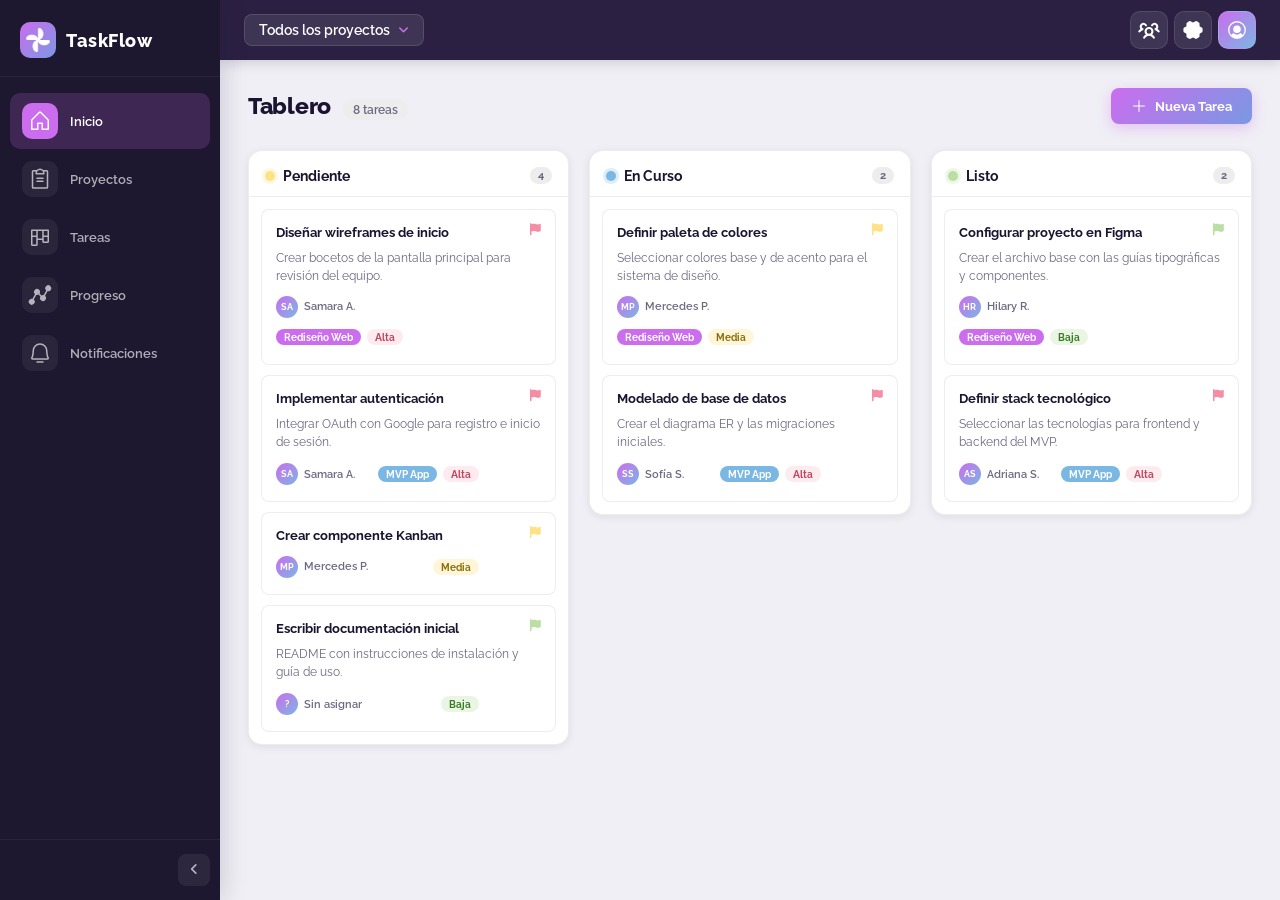
==== commit 6112cce5: "solucione el problema de la filtracion de proyectos y agregue el logo" ====
--- a/index.html
+++ b/index.html
@@ -16,9 +16,8 @@
   <aside class="sidebar" id="sidebar">
     <div class="sidebar-logo">
       <div class="logo-icon">
-        <svg xmlns="http://www.w3.org/2000/svg" viewBox="0 0 256 256" width="28" height="28" fill="#ffffff">
-          <path d="M238.64,33.36a32,32,0,0,0-45.26,0h0a32,32,0,0,0,0,45.26c.29.29.6.57.9.85l-26.63,49.46a32.19,32.19,0,0,0-23.9,3.5l-20.18-20.18a32,32,0,0,0-50.2-38.89h0a32,32,0,0,0,0,45.26c.29.29.59.57.89.85L47.63,168.94a32,32,0,0,0-30.27,8.44h0a32,32,0,1,0,45.26,0c-.29-.29-.6-.57-.9-.85l26.63-49.46A32.4,32.4,0,0,0,96,128a32,32,0,0,0,16.25-4.41l20.18,20.18a32,32,0,1,0,50.2-6.38c-.29-.29-.59-.57-.89-.85l26.63-49.46A32.33,32.33,0,0,0,216,88a32,32,0,0,0,22.63-54.62Z"/>
-        </svg>
+        <!-- NEW LOGO: using uploaded image file -->
+        <img src="img/Vector_Logo_Blanco.png" alt="TaskFlow Logo" class="logo-image" style="width: 24px; height: 24px;"/>
       </div>
       <span class="logo-text">TaskFlow</span>
     </div>
@@ -87,9 +86,19 @@
         <button class="mobile-menu-btn" id="mobileMenuBtn">
           <i class="fa-solid fa-bars"></i>
         </button>
+
+        <!-- PROJECT SELECTOR with dropdown -->
         <div class="topbar-project-selector" id="projectSelector">
-          <span id="currentProjectName">Seleccionar proyecto</span>
-          <i class="fa-solid fa-angle-down"></i>
+          <span id="currentProjectName">Todos los proyectos</span>
+          <i class="fa-solid fa-angle-down" id="selectorArrow"></i>
+          <!-- DROPDOWN -->
+          <div class="project-dropdown" id="projectDropdown">
+            <div class="project-dropdown-item active" data-id="" id="dropdownAllProjects">
+              <span class="dropdown-dot" style="background:#CB6DEE"></span>
+              Todos los proyectos
+            </div>
+            <!-- Items injected by JS -->
+          </div>
         </div>
       </div>
       <div class="topbar-right">
@@ -373,4 +382,4 @@
 
   <script src="functions.js"></script>
 </body>
-</html>+</html>
--- a/styles.css
+++ b/styles.css
@@ -115,7 +115,7 @@
   text-decoration: none;
   font-size: 0.88rem;
   font-weight: 600;
-  transition: background var(--transition), color var(--transition);
+  transition: backgroundvar(--transition), color var(--transition);
   white-space: nowrap;
   position: relative;
 }
@@ -139,7 +139,7 @@
   display: flex; align-items: center; justify-content: center;
   background: rgba(255,255,255,0.06);
   flex-shrink: 0;
-  transition: background var(--transition);
+  transition: backgroundvar(--transition);
 }
 
 .nav-icon svg { fill: var(--sidebar-text); transition: fill var(--transition); }
@@ -170,7 +170,7 @@
   color: var(--sidebar-text);
   cursor: pointer;
   display: flex; align-items: center; justify-content: center;
-  transition: background var(--transition), transform var(--transition);
+  transition: backgroundvar(--transition), transform var(--transition);
 }
 
 .sidebar-toggle-btn:hover { background: rgba(255,255,255,0.13); color: #fff; }
@@ -222,6 +222,9 @@
   padding: 6px;
 }
 
+/* ==============================
+   PROJECT SELECTOR + DROPDOWN
+   ============================== */
 .topbar-project-selector {
   display: flex;
   align-items: center;
@@ -235,12 +238,70 @@
   font-size: 0.9rem;
   font-weight: 600;
   font-family: 'Raleway', sans-serif;
-  transition: background var(--transition);
+  transition: backgroundvar(--transition);
+  position: relative;  /* anchor for dropdown */
+  user-select: none;
 }
 
 .topbar-project-selector:hover { background: rgba(255,255,255,0.15); }
-.topbar-project-selector i { color: var(--purple); font-size: 0.8rem; }
-
+.topbar-project-selector i { color: var(--purple); font-size: 0.8rem; transition: transform var(--transition); }
+.topbar-project-selector.open i { transform: rotate(180deg); }
+
+/* --- Dropdown panel --- */
+.project-dropdown {
+  display: none;
+  position: absolute;
+  top: calc(100% + 8px);
+  left: 0;
+  min-width: 220px;
+  background: #2B2042;
+  border: 1px solid rgba(255,255,255,0.12);
+  border-radius: 10px;
+  box-shadow: 0 8px 32px rgba(10,5,20,0.45);
+  z-index: 300;
+  overflow: hidden;
+  animation: dropdownIn 0.18s cubic-bezier(.4,0,.2,1);
+}
+
+@keyframes dropdownIn {
+  from { opacity: 0; transform: translateY(-6px); }
+  to   { opacity: 1; transform: translateY(0); }
+}
+
+.topbar-project-selector.open .project-dropdown { display: block; }
+
+.project-dropdown-item {
+  display: flex;
+  align-items: center;
+  gap: 10px;
+  padding: 10px 16px;
+  font-size: 0.85rem;
+  font-weight: 600;
+  color: rgba(255,255,255,0.72);
+  cursor: pointer;
+  transition: backgroundvar(--transition), color var(--transition);
+  white-space: nowrap;
+}
+
+.project-dropdown-item:hover {
+  background: rgba(255,255,255,0.09);
+  color: #fff;
+}
+
+.project-dropdown-item.active {
+  background: rgba(203,109,238,0.18);
+  color: #fff;
+}
+
+.dropdown-dot {
+  width: 8px; height: 8px;
+  border-radius: 50%;
+  flex-shrink: 0;
+}
+
+/* ==============================
+   TOPBAR RIGHT
+   ============================== */
 .topbar-right {
   display: flex;
   align-items: center;
@@ -254,7 +315,7 @@
   border: 1px solid rgba(255,255,255,0.10);
   cursor: pointer;
   display: flex; align-items: center; justify-content: center;
-  transition: background var(--transition);
+  transition: backgroundvar(--transition);
 }
 
 .topbar-btn:hover { background: rgba(255,255,255,0.16); }
@@ -351,7 +412,7 @@
   font-size: 0.88rem;
   font-weight: 600;
   cursor: pointer;
-  transition: background var(--transition), border-color var(--transition);
+  transition: backgroundvar(--transition), border-color var(--transition);
 }
 
 .btn-secondary:hover { background: var(--ededed); border-color: rgba(0,0,0,0.12); }
@@ -365,7 +426,7 @@
   cursor: pointer;
   display: flex; align-items: center; justify-content: center;
   font-size: 0.8rem;
-  transition: background var(--transition);
+  transition: backgroundvar(--transition);
 }
 
 .icon-btn:hover { background: rgba(203,109,238,0.2); }
@@ -557,7 +618,7 @@
   display: flex; align-items: center; justify-content: center;
   font-size: 0.78rem;
   color: var(--text-secondary);
-  transition: background var(--transition), color var(--transition);
+  transition: backgroundvar(--transition), color var(--transition);
 }
 
 .card-action-btn:hover { background: var(--ededed); }
@@ -844,7 +905,7 @@
   font-size: 0.8rem;
   padding: 4px 6px;
   border-radius: 6px;
-  transition: color var(--transition), background var(--transition);
+  transition: color var(--transition), backgroundvar(--transition);
 }
 
 .project-delete-btn:hover { color: var(--pink); background: rgba(245,142,165,0.1); }
@@ -1168,4 +1229,4 @@
 ::-webkit-scrollbar { width: 6px; height: 6px; }
 ::-webkit-scrollbar-track { background: transparent; }
 ::-webkit-scrollbar-thumb { background: rgba(0,0,0,0.12); border-radius: 3px; }
-::-webkit-scrollbar-thumb:hover { background: rgba(0,0,0,0.2); }+::-webkit-scrollbar-thumb:hover { background: rgba(0,0,0,0.2); }
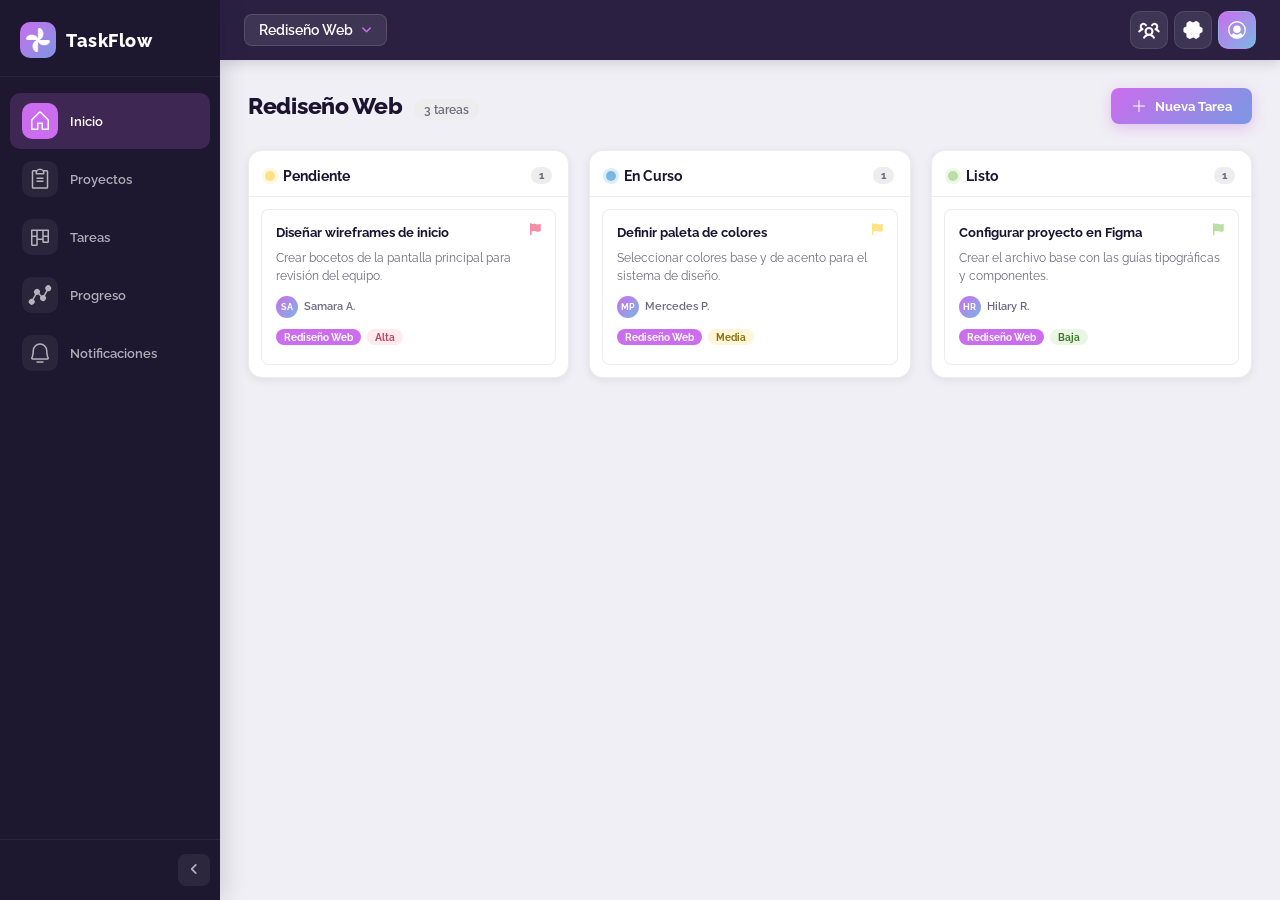
==== commit 5a79a1d8: "Se modificó la estructura de creación de proyecto y tareas para soportar la creación de proyectos bá" ====
--- a/index.html
+++ b/index.html
@@ -93,10 +93,6 @@
           <i class="fa-solid fa-angle-down" id="selectorArrow"></i>
           <!-- DROPDOWN -->
           <div class="project-dropdown" id="projectDropdown">
-            <div class="project-dropdown-item active" data-id="" id="dropdownAllProjects">
-              <span class="dropdown-dot" style="background:#CB6DEE"></span>
-              Todos los proyectos
-            </div>
             <!-- Items injected by JS -->
           </div>
         </div>
@@ -139,7 +135,7 @@
         </div>
 
         <!-- KANBAN BOARD -->
-        <div class="kanban-board">
+        <div class="kanban-board" id="kanbanBoard">
           <div class="kanban-column" data-status="pendiente" id="col-pendiente">
             <div class="column-header">
               <div class="column-title-wrap">
@@ -291,9 +287,6 @@
           <div class="form-group">
             <label for="taskStatus">Estado</label>
             <select id="taskStatus">
-              <option value="pendiente">Pendiente</option>
-              <option value="en-curso">En Curso</option>
-              <option value="listo">Listo</option>
             </select>
           </div>
         </div>
@@ -322,42 +315,193 @@
     </div>
   </div>
 
-  <!-- PROJECT MODAL -->
+ <!-- PROJECT MODAL (wizard 3 pasos) -->
   <div class="modal" id="projectModal" role="dialog" aria-modal="true">
+    <div class="modal-content modal-content--wizard">
+      <div class="modal-header">
+        <h2 class="modal-title">
+          <svg xmlns="http://www.w3.org/2000/svg" viewBox="0 0 256 256" width="18" height="18" style="vertical-align:middle;margin-right:6px;" fill="currentColor"><path d="M168,152a8,8,0,0,1-8,8H96a8,8,0,0,1,0-16h64A8,8,0,0,1,168,152Zm-8-40H96a8,8,0,0,0,0,16h64a8,8,0,0,0,0-16Zm56-64V216a16,16,0,0,1-16,16H56a16,16,0,0,1-16-16V48A16,16,0,0,1,56,32H92.26a47.92,47.92,0,0,1,71.48,0H200A16,16,0,0,1,216,48ZM96,64h64a32,32,0,0,0-64,0ZM200,48H173.25A47.93,47.93,0,0,1,176,64v8a8,8,0,0,1-8,8H88a8,8,0,0,1-8-8V64a47.93,47.93,0,0,1,2.75-16H56V216H200Z"/></svg>
+          Nuevo proyecto
+        </h2>
+        <button class="modal-close" id="closeProjectModalBtn" aria-label="Cerrar">
+          <i class="fa-solid fa-circle-xmark"></i>
+        </button>
+      </div>
+
+      <!-- STEPPER -->
+      <div class="wizard-layout">
+        <div class="wizard-stepper">
+          <div class="wizard-step active" data-step="1">
+            <div class="step-circle">1</div>
+            <span class="step-label">Datos generales</span>
+          </div>
+          <div class="wizard-step-line"></div>
+          <div class="wizard-step" data-step="2">
+            <div class="step-circle">2</div>
+            <span class="step-label">Estructura</span>
+          </div>
+          <div class="wizard-step-line"></div>
+          <div class="wizard-step" data-step="3">
+            <div class="step-circle">3</div>
+            <span class="step-label">Confirmar plantilla</span>
+          </div>
+        </div>
+
+        <!-- STEP 1: Datos generales -->
+        <div class="wizard-panel active" id="wizardStep1">
+          <div class="form-group">
+            <label for="projectName">Nombre del proyecto <span class="required">*</span></label>
+            <input type="text" id="projectName" placeholder="Ej. TaskFlow, Rediseño web..." maxlength="50" />
+            <span class="field-error" id="projectNameError"></span>
+          </div>
+          <div class="form-group">
+            <label for="projectClient">Cliente</label>
+            <input type="text" id="projectClient" placeholder="Ej. DOSTOYEWSKI INC." maxlength="60" />
+          </div>
+          <div class="form-group">
+            <label for="projectDesc">Descripción</label>
+            <textarea id="projectDesc" rows="2" placeholder="¿De qué trata este proyecto?"></textarea>
+          </div>
+          <div class="form-row">
+            <div class="form-group">
+              <label for="projectStartDate">Fecha de inicio</label>
+              <input type="date" id="projectStartDate" />
+            </div>
+            <div class="form-group">
+              <label>Trabajaré</label>
+              <div class="radio-group">
+                <label class="radio-option">
+                  <input type="radio" name="workMode" value="equipo" id="modeEquipo" checked />
+                  <span class="radio-dot active-dot"></span>
+                  En equipo
+                </label>
+                <label class="radio-option">
+                  <input type="radio" name="workMode" value="cuenta" id="modeCuenta" />
+                  <span class="radio-dot"></span>
+                  Por mi cuenta
+                </label>
+              </div>
+            </div>
+          </div>
+          <div class="form-group" id="membersGroup">
+            <label>Añadir miembros al proyecto</label>
+            <div class="members-input-row">
+              <button type="button" class="member-add-btn" id="memberAddBtn" title="Añadir miembro">
+                <i class="fa-solid fa-plus"></i>
+              </button>
+              <div class="members-chips" id="membersChips"></div>
+              <input type="text" id="memberInput" placeholder="Nombre del miembro..." style="flex:1;min-width:120px;" />
+            </div>
+          </div>
+          <div class="form-group">
+            <label>Color del proyecto</label>
+            <div class="color-picker-row" id="colorPickerRow">
+              <button type="button" class="color-swatch active" data-color="#CB6DEE" style="background:#CB6DEE"></button>
+              <button type="button" class="color-swatch" data-color="#7AB7E3" style="background:#7AB7E3"></button>
+              <button type="button" class="color-swatch" data-color="#72DCC3" style="background:#72DCC3"></button>
+              <button type="button" class="color-swatch" data-color="#F58EA5" style="background:#F58EA5"></button>
+              <button type="button" class="color-swatch" data-color="#FFE285" style="background:#FFE285"></button>
+              <button type="button" class="color-swatch" data-color="#B9DFA4" style="background:#B9DFA4"></button>
+            </div>
+            <input type="hidden" id="projectColor" value="#CB6DEE" />
+          </div>
+          <div class="modal-footer">
+            <button type="button" class="btn-secondary" id="cancelProjectModalBtn">Cancelar</button>
+            <button type="button" class="btn-primary" id="wizardNext1">Siguiente</button>
+          </div>
+        </div>
+
+        <!-- STEP 2: Estructura -->
+        <div class="wizard-panel" id="wizardStep2">
+          <p class="wizard-question">¿Cómo se estructura tu entrega?</p>
+          <div class="structure-options">
+            <button type="button" class="structure-option" data-structure="small">
+              <svg xmlns="http://www.w3.org/2000/svg" viewBox="0 0 256 256" width="52" height="52" fill="#CB6DEE"><path d="M213.66,82.34l-56-56A8,8,0,0,0,152,24H56A16,16,0,0,0,40,40V216a16,16,0,0,0,16,16H200a16,16,0,0,0,16-16V88A8,8,0,0,0,213.66,82.34ZM160,51.31,188.69,80H160ZM200,216H56V40h88V88a8,8,0,0,0,8,8h48V216Zm-40-64a8,8,0,0,1-8,8H104a8,8,0,0,1,0-16h48A8,8,0,0,1,160,152Z"/></svg>
+              <span>Proyecto pequeño / Entrega única</span>
+            </button>
+            <button type="button" class="structure-option" data-structure="large">
+              <svg xmlns="http://www.w3.org/2000/svg" viewBox="0 0 256 256" width="52" height="52" fill="#CB6DEE"><path d="M213.66,66.34l-40-40A8,8,0,0,0,168,24H88A16,16,0,0,0,72,40V56H56A16,16,0,0,0,40,72V216a16,16,0,0,0,16,16H168a16,16,0,0,0,16-16V200h16a16,16,0,0,0,16-16V72A8,8,0,0,0,213.66,66.34ZM168,216H56V72h76.69L168,107.31ZM200,184H184V104a8,8,0,0,0-2.34-5.66l-40-40A8,8,0,0,0,136,56H88V40h76.69Z"/></svg>
+              <span>Proyecto complejo / Múltiples etapas</span>
+            </button>
+          </div>
+          <button type="button" class="structure-option structure-option--manual" data-structure="manual">
+            <svg xmlns="http://www.w3.org/2000/svg" viewBox="0 0 256 256" width="24" height="24" fill="#CB6DEE"><path d="M201.54,54.46A104,104,0,0,0,54.46,201.54,104,104,0,0,0,201.54,54.46ZM88,192a16,16,0,0,1,32,0v23.59a88,88,0,0,1-32-9.22Zm48,0a16,16,0,0,1,32,0v14.37a88,88,0,0,1-32,9.22Zm-28.73-56h41.46l11.58,25.1A31.93,31.93,0,0,0,128,170.87a31.93,31.93,0,0,0-32.31-9.77Zm7.39-16L128,91.09,141.34,120Zm75.56,70.23c-2,2-4.08,3.87-6.22,5.64V176a7.91,7.91,0,0,0-.74-3.35l-48-104a8,8,0,0,0-14.52,0l-48,104A7.91,7.91,0,0,0,72,176v19.87c-2.14-1.77-4.22-3.64-6.22-5.64a88,88,0,1,1,124.44,0Z"/></svg>
+            Configurar manualmente
+          </button>
+          <div class="modal-footer">
+            <button type="button" class="btn-secondary" id="wizardBack1">Atrás</button>
+          </div>
+        </div>
+
+        <!-- STEP 3: Confirmar plantilla -->
+        <div class="wizard-panel" id="wizardStep3">
+          <p class="wizard-question" id="templatePreviewLabel">Vista previa de plantilla sugerida</p>
+          <!-- Preview columns rendered by JS -->
+          <div class="template-preview" id="templatePreview"></div>
+          <!-- Manual column builder (shown only for "manual") -->
+          <div class="manual-columns-builder" id="manualBuilder" style="display:none">
+            <div class="manual-cols-row" id="manualColsRow">
+              <button type="button" class="add-col-btn" id="addColBtn">
+                <span>Añadir columna</span>
+                <span class="add-col-plus"><i class="fa-solid fa-plus"></i></span>
+              </button>
+            </div>
+          </div>
+          <div class="modal-footer">
+            <button type="button" class="btn-secondary" id="wizardBack2">Atrás</button>
+            <button type="button" class="btn-primary" id="wizardConfirm">Confirmar</button>
+          </div>
+        </div>
+      </div>
+    </div>
+  </div>
+
+  <!-- ADD COLUMN MODAL (sub-modal for manual mode) -->
+  <div class="modal" id="addColumnModal" role="dialog" aria-modal="true">
     <div class="modal-content modal-content--sm">
       <div class="modal-header">
-        <h2 class="modal-title">Nuevo Proyecto</h2>
-        <button class="modal-close" id="closeProjectModalBtn" aria-label="Cerrar">
+        <h2 class="modal-title">Nueva columna</h2>
+        <button class="modal-close" id="closeAddColModal" aria-label="Cerrar">
           <i class="fa-solid fa-circle-xmark"></i>
         </button>
       </div>
-      <form class="modal-form" id="projectForm" novalidate>
+      <div class="modal-form">
         <div class="form-group">
-          <label for="projectName">Nombre del proyecto <span class="required">*</span></label>
-          <input type="text" id="projectName" placeholder="Ej. Rediseño web, MVP..." maxlength="50" />
-          <span class="field-error" id="projectNameError"></span>
-        </div>
-        <div class="form-group">
-          <label for="projectDesc">Descripción</label>
-          <textarea id="projectDesc" rows="2" placeholder="¿De qué trata este proyecto?"></textarea>
-        </div>
-        <div class="form-group">
-          <label for="projectColor">Color del proyecto</label>
-          <div class="color-picker-row" id="colorPickerRow">
-            <button type="button" class="color-swatch active" data-color="#CB6DEE" style="background:#CB6DEE"></button>
-            <button type="button" class="color-swatch" data-color="#7AB7E3" style="background:#7AB7E3"></button>
-            <button type="button" class="color-swatch" data-color="#72DCC3" style="background:#72DCC3"></button>
-            <button type="button" class="color-swatch" data-color="#F58EA5" style="background:#F58EA5"></button>
-            <button type="button" class="color-swatch" data-color="#FFE285" style="background:#FFE285"></button>
-            <button type="button" class="color-swatch" data-color="#B9DFA4" style="background:#B9DFA4"></button>
-          </div>
-          <input type="hidden" id="projectColor" value="#CB6DEE" />
+          <label for="colName">Nombre de columna</label>
+          <input type="text" id="colName" placeholder="Ej. Hecho, En revisión..." maxlength="30" />
+          <span class="field-error" id="colNameError"></span>
+        </div>
+        <div class="form-row">
+          <div class="form-group">
+            <label>Color</label>
+            <div class="col-color-select" id="colColorSelect">
+              <button type="button" class="col-color-btn active" data-color="#F3CCFF" data-label="Morado" style="background:#F3CCFF">
+                <span>Morado</span><i class="fa-solid fa-angle-down"></i>
+              </button>
+              <div class="col-color-dropdown" id="colColorDropdown" style="display:none">
+                <div class="col-color-opt active" data-color="#F3CCFF">Morado</div>
+                <div class="col-color-opt" data-color="#F9C8D0">Rosa</div>
+                <div class="col-color-opt" data-color="#FFF0B0">Amarillo</div>
+                <div class="col-color-opt" data-color="#C8EFC0">Verde</div>
+                <div class="col-color-opt" data-color="#C0DEFF">Azul</div>
+                <div class="col-color-opt" data-color="#C0F5EC">Teal</div>
+              </div>
+            </div>
+          </div>
+          <div class="form-group">
+            <label for="colOrder">Orden de tareas</label>
+            <select id="colOrder">
+              <option value="fecha">Fecha de entrega</option>
+              <option value="prioridad">Prioridad</option>
+              <option value="nombre">Nombre</option>
+            </select>
+          </div>
         </div>
         <div class="modal-footer">
-          <button type="button" class="btn-secondary" id="cancelProjectModalBtn">Cancelar</button>
-          <button type="submit" class="btn-primary">Crear Proyecto</button>
-        </div>
-      </form>
+          <button type="button" class="btn-secondary" id="cancelAddCol">Cancelar</button>
+          <button type="button" class="btn-primary" id="acceptAddCol">Aceptar</button>
+        </div>
+      </div>
     </div>
   </div>
 
--- a/styles.css
+++ b/styles.css
@@ -1230,3 +1230,379 @@
 ::-webkit-scrollbar-track { background: transparent; }
 ::-webkit-scrollbar-thumb { background: rgba(0,0,0,0.12); border-radius: 3px; }
 ::-webkit-scrollbar-thumb:hover { background: rgba(0,0,0,0.2); }
+
+/* ==============================
+   WIZARD — PROJECT MODAL
+   ============================== */
+.modal-content--wizard {
+  max-width: 620px;
+}
+
+.wizard-layout {
+  display: flex;
+  gap: 0;
+}
+
+.wizard-stepper {
+  display: flex;
+  flex-direction: column;
+  align-items: center;
+  padding: 24px 20px 24px 24px;
+  gap: 0;
+  min-width: 130px;
+  border-right: 1.5px solid var(--border);
+}
+
+.wizard-step {
+  display: flex;
+  flex-direction: column;
+  align-items: center;
+  gap: 6px;
+  opacity: 0.4;
+  transition: opacity var(--transition);
+}
+
+.wizard-step.active,
+.wizard-step.done { opacity: 1; }
+
+.step-circle {
+  width: 36px; height: 36px;
+  border-radius: 50%;
+  background: var(--ededed);
+  color: var(--text-secondary);
+  font-weight: 800;
+  font-size: 0.95rem;
+  display: flex; align-items: center; justify-content: center;
+  transition: background var(--transition), color var(--transition);
+}
+
+.wizard-step.active .step-circle {
+  background: linear-gradient(135deg, var(--purple), var(--pink));
+  color: #fff;
+}
+
+.wizard-step.done .step-circle {
+  background: linear-gradient(135deg, var(--purple), var(--blue));
+  color: #fff;
+}
+
+.step-label {
+  font-size: 0.72rem;
+  font-weight: 600;
+  color: var(--text-secondary);
+  text-align: center;
+  line-height: 1.3;
+  max-width: 90px;
+}
+
+.wizard-step.active .step-label { color: var(--purple); font-weight: 700; }
+
+.wizard-step-line {
+  width: 2px;
+  height: 32px;
+  background: var(--border);
+  border-radius: 2px;
+  margin: 4px 0;
+}
+
+.wizard-panel {
+  display: none;
+  flex: 1;
+  padding: 20px 24px 20px;
+  flex-direction: column;
+  overflow-y: auto;
+}
+
+.wizard-panel.active { display: flex; }
+
+/* ---- Radio group ---- */
+.radio-group {
+  display: flex;
+  gap: 16px;
+  flex-wrap: wrap;
+  padding-top: 4px;
+}
+
+.radio-option {
+  display: flex;
+  align-items: center;
+  gap: 8px;
+  cursor: pointer;
+  font-size: 0.86rem;
+  font-weight: 600;
+  color: var(--text-primary);
+}
+
+.radio-option input[type="radio"] { display: none; }
+
+.radio-dot {
+  width: 18px; height: 18px;
+  border-radius: 50%;
+  border: 2px solid #ccc;
+  display: flex; align-items: center; justify-content: center;
+  transition: border-color var(--transition);
+  flex-shrink: 0;
+}
+
+.radio-option input[type="radio"]:checked + .radio-dot {
+  border-color: var(--purple);
+  background: var(--purple);
+  box-shadow: inset 0 0 0 3px #fff;
+}
+
+/* ---- Members input ---- */
+.members-input-row {
+  display: flex;
+  align-items: center;
+  gap: 8px;
+  flex-wrap: wrap;
+  border: 1.5px solid var(--border);
+  border-radius: var(--radius-sm);
+  padding: 8px 10px;
+  background: var(--bg);
+  min-height: 44px;
+  cursor: text;
+}
+
+.members-input-row input {
+  border: none;
+  background: transparent;
+  padding: 0;
+  font-size: 0.85rem;
+}
+
+.members-input-row input:focus { box-shadow: none; }
+
+.member-add-btn {
+  width: 26px; height: 26px;
+  border-radius: 50%;
+  background: linear-gradient(135deg, var(--purple), var(--pink));
+  border: none;
+  color: #fff;
+  cursor: pointer;
+  display: flex; align-items: center; justify-content: center;
+  font-size: 0.75rem;
+  flex-shrink: 0;
+}
+
+.member-chip {
+  display: inline-flex;
+  align-items: center;
+  gap: 5px;
+  background: rgba(203,109,238,0.12);
+  border: 1px solid rgba(203,109,238,0.25);
+  border-radius: 20px;
+  padding: 3px 8px 3px 4px;
+  font-size: 0.76rem;
+  font-weight: 600;
+  color: var(--purple-dark);
+}
+
+.member-chip button {
+  background: none; border: none; cursor: pointer;
+  color: var(--text-secondary); font-size: 0.65rem;
+  padding: 0; line-height: 1;
+}
+
+/* ---- Structure options ---- */
+.wizard-question {
+  font-size: 0.9rem;
+  font-weight: 700;
+  color: var(--text-primary);
+  text-align: center;
+  margin-bottom: 18px;
+}
+
+.structure-options {
+  display: flex;
+  gap: 14px;
+  margin-bottom: 14px;
+}
+
+.structure-option {
+  flex: 1;
+  display: flex;
+  flex-direction: column;
+  align-items: center;
+  gap: 12px;
+  padding: 20px 12px;
+  border: 1.5px solid var(--border);
+  border-radius: var(--radius);
+  background: var(--bg);
+  cursor: pointer;
+  font-family: 'Raleway', sans-serif;
+  font-size: 0.8rem;
+  font-weight: 600;
+  color: var(--text-secondary);
+  text-align: center;
+  transition: border-color var(--transition), background var(--transition), color var(--transition);
+}
+
+.structure-option:hover,
+.structure-option.selected {
+  border-color: var(--purple);
+  background: rgba(203,109,238,0.07);
+  color: var(--purple);
+}
+
+.structure-option--manual {
+  flex-direction: row;
+  justify-content: center;
+  padding: 14px 20px;
+  gap: 10px;
+  width: 100%;
+  font-size: 0.85rem;
+}
+
+/* ---- Template preview ---- */
+.template-preview {
+  display: flex;
+  gap: 10px;
+  flex-wrap: wrap;
+  padding: 14px;
+  background: var(--bg);
+  border-radius: var(--radius-sm);
+  border: 1.5px solid var(--border);
+  min-height: 120px;
+  margin-bottom: 16px;
+}
+
+.preview-col {
+  flex: 1;
+  min-width: 80px;
+  border-radius: var(--radius-sm);
+  padding: 10px 8px;
+  display: flex;
+  flex-direction: column;
+  gap: 6px;
+}
+
+.preview-col-name {
+  font-size: 0.72rem;
+  font-weight: 700;
+  color: var(--text-primary);
+  margin-bottom: 2px;
+}
+
+.preview-card {
+  background: #fff;
+  border-radius: 6px;
+  height: 22px;
+  opacity: 0.85;
+}
+
+/* ---- Manual column builder ---- */
+.manual-columns-builder {
+  margin-bottom: 14px;
+}
+
+.manual-cols-row {
+  display: flex;
+  gap: 10px;
+  flex-wrap: wrap;
+  padding: 14px;
+  background: var(--bg);
+  border-radius: var(--radius-sm);
+  border: 1.5px solid var(--border);
+  min-height: 120px;
+  align-items: flex-start;
+}
+
+.manual-col-tile {
+  position: relative;
+  width: 100px;
+  border-radius: var(--radius-sm);
+  padding: 10px 8px;
+  display: flex;
+  flex-direction: column;
+  gap: 6px;
+  animation: cardIn 0.2s ease;
+}
+
+.manual-col-name {
+  font-size: 0.72rem;
+  font-weight: 700;
+  color: var(--text-primary);
+}
+
+.manual-col-remove {
+  position: absolute;
+  top: 4px; right: 4px;
+  background: none; border: none;
+  color: rgba(0,0,0,0.3);
+  cursor: pointer; font-size: 0.75rem;
+  transition: color var(--transition);
+}
+
+.manual-col-remove:hover { color: var(--pink); }
+
+.add-col-btn {
+  display: flex;
+  flex-direction: column;
+  align-items: center;
+  justify-content: center;
+  gap: 8px;
+  width: 100px;
+  min-height: 100px;
+  background: rgba(0,0,0,0.06);
+  border: none;
+  border-radius: var(--radius-sm);
+  cursor: pointer;
+  font-family: 'Raleway', sans-serif;
+  font-size: 0.72rem;
+  font-weight: 600;
+  color: var(--text-secondary);
+  transition: background var(--transition);
+}
+
+.add-col-btn:hover { background: rgba(0,0,0,0.1); }
+
+.add-col-plus {
+  width: 30px; height: 30px;
+  border-radius: 50%;
+  background: rgba(0,0,0,0.25);
+  color: #fff;
+  display: flex; align-items: center; justify-content: center;
+  font-size: 0.85rem;
+}
+
+/* ---- Column color dropdown ---- */
+.col-color-select { position: relative; }
+
+.col-color-btn {
+  display: flex;
+  align-items: center;
+  gap: 8px;
+  padding: 8px 12px;
+  border-radius: var(--radius-sm);
+  border: 1.5px solid var(--border);
+  font-family: 'Raleway', sans-serif;
+  font-size: 0.85rem;
+  font-weight: 600;
+  cursor: pointer;
+  width: 100%;
+  justify-content: space-between;
+}
+
+.col-color-dropdown {
+  position: absolute;
+  top: calc(100% + 4px);
+  left: 0; right: 0;
+  background: #fff;
+  border: 1.5px solid var(--border);
+  border-radius: var(--radius-sm);
+  box-shadow: var(--shadow);
+  z-index: 600;
+  overflow: hidden;
+}
+
+.col-color-opt {
+  padding: 9px 14px;
+  font-size: 0.83rem;
+  font-weight: 600;
+  cursor: pointer;
+  transition: background var(--transition);
+}
+
+.col-color-opt:hover { background: var(--ededed); }
+.col-color-opt.active { background: rgba(203,109,238,0.1); color: var(--purple); }
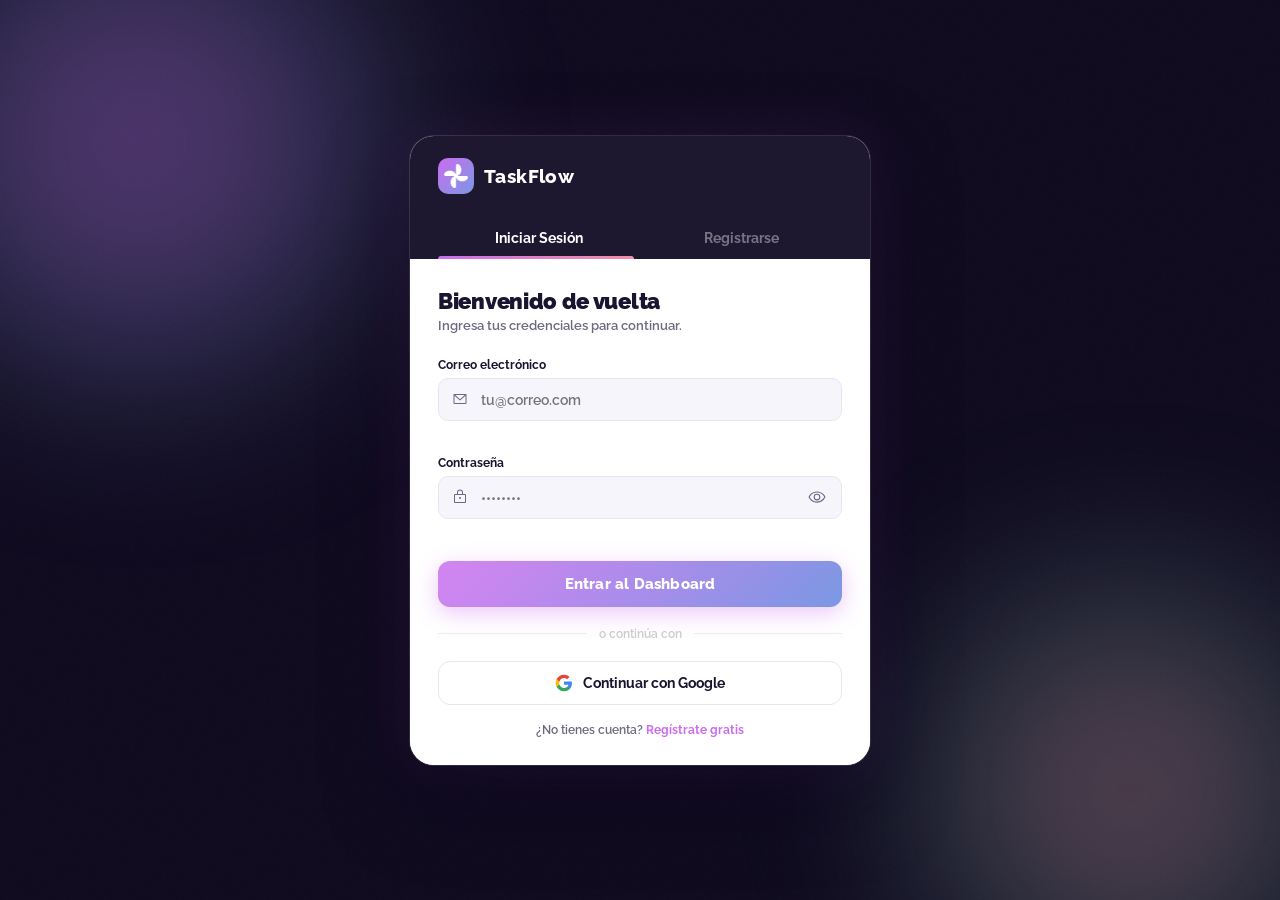
==== commit d9853a34: "ya conecte el login con dashboard" ====
--- a/index.html
+++ b/index.html
@@ -16,8 +16,7 @@
   <aside class="sidebar" id="sidebar">
     <div class="sidebar-logo">
       <div class="logo-icon">
-        <!-- NEW LOGO: using uploaded image file -->
-        <img src="img/Vector_Logo_Blanco.png" alt="TaskFlow Logo" class="logo-image" style="width: 24px; height: 24px;"/>
+        <img src="img/Vector_Logo_Blanco.png" alt="TaskFlow Logo" class="logo-image" style="width:24px;height:24px;"/>
       </div>
       <span class="logo-text">TaskFlow</span>
     </div>
@@ -87,32 +86,97 @@
           <i class="fa-solid fa-bars"></i>
         </button>
 
-        <!-- PROJECT SELECTOR with dropdown -->
         <div class="topbar-project-selector" id="projectSelector">
           <span id="currentProjectName">Todos los proyectos</span>
           <i class="fa-solid fa-angle-down" id="selectorArrow"></i>
-          <!-- DROPDOWN -->
-          <div class="project-dropdown" id="projectDropdown">
-            <!-- Items injected by JS -->
-          </div>
-        </div>
-      </div>
+          <div class="project-dropdown" id="projectDropdown"></div>
+        </div>
+      </div>
+
       <div class="topbar-right">
         <button class="topbar-btn" title="Equipo">
           <svg xmlns="http://www.w3.org/2000/svg" viewBox="0 0 256 256" width="22" height="22" fill="#fff">
             <path d="M164.38,181.1a52,52,0,1,0-72.76,0,75.89,75.89,0,0,0-30,28.89,12,12,0,0,0,20.78,12,53,53,0,0,1,91.22,0,12,12,0,1,0,20.78-12A75.89,75.89,0,0,0,164.38,181.1ZM100,144a28,28,0,1,1,28,28A28,28,0,0,1,100,144Zm147.21,9.59a12,12,0,0,1-16.81-2.39c-8.33-11.09-19.85-19.59-29.33-21.64a12,12,0,0,1-1.82-22.91,20,20,0,1,0-24.78-28.3,12,12,0,1,1-21-11.6,44,44,0,1,1,73.28,48.35,92.18,92.18,0,0,1,22.85,21.69A12,12,0,0,1,247.21,153.59Zm-192.28-24c-9.48,2.05-21,10.55-29.33,21.65A12,12,0,0,1,6.41,136.79,92.37,92.37,0,0,1,29.26,115.1a44,44,0,1,1,73.28-48.35,12,12,0,1,1-21,11.6,20,20,0,1,0-24.78,28.3,12,12,0,0,1-1.82,22.91Z"/>
           </svg>
         </button>
-        <button class="topbar-btn" title="Ajustes" id="openSettingsBtn">
+
+        <button class="topbar-btn" title="Ajustes">
           <svg xmlns="http://www.w3.org/2000/svg" viewBox="0 0 256 256" width="22" height="22" fill="#fff">
             <path d="M128,80a48,48,0,1,0,48,48A48.05,48.05,0,0,0,128,80Zm0,80a32,32,0,1,1,32-32A32,32,0,0,1,128,160Zm109.94-52.79a8,8,0,0,0-3.89-5.4l-29.83-17-.12-33.62a8,8,0,0,0-2.83-6.08,111.91,111.91,0,0,0-36.72-20.67,8,8,0,0,0-6.46.59L128,41.85,97.88,25a8,8,0,0,0-6.47-.6A112.1,112.1,0,0,0,54.73,45.15a8,8,0,0,0-2.83,6.07l-.15,33.65-29.83,17a8,8,0,0,0-3.89,5.4,106.47,106.47,0,0,0,0,41.56,8,8,0,0,0,3.89,5.4l29.83,17,.12,33.62a8,8,0,0,0,2.83,6.08,111.91,111.91,0,0,0,36.72,20.67,8,8,0,0,0,6.46-.59L128,214.15,158.12,231a7.91,7.91,0,0,0,3.9,1,8.09,8.09,0,0,0,2.57-.42,112.1,112.1,0,0,0,36.68-20.73,8,8,0,0,0,2.83-6.07l.15-33.65,29.83-17a8,8,0,0,0,3.89-5.4A106.47,106.47,0,0,0,237.94,107.21Z"/>
           </svg>
         </button>
-        <button class="topbar-btn avatar-btn" title="Usuario">
-          <svg xmlns="http://www.w3.org/2000/svg" viewBox="0 0 256 256" width="22" height="22" fill="#fff">
-            <path d="M172,120a44,44,0,1,1-44-44A44.05,44.05,0,0,1,172,120Zm60,8A104,104,0,1,1,128,24,104.11,104.11,0,0,1,232,128Zm-16,0a88.09,88.09,0,0,0-91.47-87.93C77.43,41.89,39.87,81.12,40,128.25a87.65,87.65,0,0,0,22.24,58.16A79.71,79.71,0,0,1,84,165.1a4,4,0,0,1,4.83.32,59.83,59.83,0,0,0,78.28,0,4,4,0,0,1,4.83-.32,79.71,79.71,0,0,1,21.79,21.31A87.62,87.62,0,0,0,216,128Z"/>
-          </svg>
-        </button>
+
+        <!-- ============================================
+             BOTÓN USUARIO — se adapta según sesión
+             ============================================ -->
+        <div class="user-menu-wrap" id="userMenuWrap" style="position:relative;">
+
+          <!-- Estado SIN sesión: botón "Iniciar sesión" -->
+          <button class="topbar-btn user-login-btn" id="btnIrLogin"
+            style="display:none; gap:7px; padding:0 14px; width:auto; font-family:Raleway,sans-serif; font-size:0.82rem; font-weight:700; color:#fff; white-space:nowrap;">
+            <svg xmlns="http://www.w3.org/2000/svg" viewBox="0 0 256 256" width="18" height="18" fill="#fff">
+              <path d="M141.66,133.66l-40,40a8,8,0,0,1-11.32-11.32L116.69,136H24a8,8,0,0,1,0-16h92.69L90.34,93.66a8,8,0,0,1,11.32-11.32l40,40A8,8,0,0,1,141.66,133.66ZM200,32H136a8,8,0,0,0,0,16h56V208H136a8,8,0,0,0,0,16h64a16,16,0,0,0,16-16V48A16,16,0,0,0,200,32Z"/>
+            </svg>
+            Iniciar sesión
+          </button>
+
+          <!-- Estado CON sesión: avatar + nombre -->
+          <button class="topbar-btn avatar-btn" id="btnUserMenu"
+            style="display:none; gap:8px; padding:0 12px; width:auto; font-family:Raleway,sans-serif;">
+            <!-- Iniciales del usuario -->
+            <span id="userInitials"
+              style="width:26px;height:26px;border-radius:50%;background:rgba(255,255,255,0.25);
+              font-size:0.68rem;font-weight:800;display:flex;align-items:center;justify-content:center;flex-shrink:0;">
+            </span>
+            <span id="userShortName"
+              style="font-size:0.82rem;font-weight:700;color:#fff;white-space:nowrap;max-width:110px;
+              overflow:hidden;text-overflow:ellipsis;">
+            </span>
+            <i class="fa-solid fa-angle-down" id="userMenuArrow"
+              style="font-size:0.7rem;color:rgba(255,255,255,0.6);transition:transform 0.2s;"></i>
+          </button>
+
+          <!-- DROPDOWN DE USUARIO -->
+          <div id="userDropdown"
+            style="display:none;position:absolute;top:calc(100% + 10px);right:0;
+            background:#1a1025;border:1px solid rgba(255,255,255,0.12);
+            border-radius:14px;min-width:210px;padding:6px;z-index:999;
+            box-shadow:0 12px 40px rgba(0,0,0,0.45);
+            animation:dropdownIn 0.18s cubic-bezier(.4,0,.2,1);">
+
+            <!-- Info del usuario -->
+            <div style="padding:12px 14px 10px;border-bottom:1px solid rgba(255,255,255,0.08);margin-bottom:4px;">
+              <div id="ddAvatar"
+                style="width:40px;height:40px;border-radius:50%;
+                background:linear-gradient(135deg,#CB6DEE,#7AB7E3);
+                display:flex;align-items:center;justify-content:center;
+                font-size:0.9rem;font-weight:800;color:#fff;margin-bottom:10px;">
+              </div>
+              <div id="ddName"
+                style="font-family:Raleway,sans-serif;font-weight:800;font-size:0.92rem;color:#fff;
+                line-height:1.2;margin-bottom:3px;"></div>
+              <div id="ddEmail"
+                style="font-family:Raleway,sans-serif;font-size:0.72rem;color:rgba(255,255,255,0.45);
+                margin-bottom:4px;"></div>
+              <span id="ddRol"
+                style="display:inline-block;font-family:Raleway,sans-serif;font-size:0.68rem;font-weight:700;
+                padding:2px 8px;border-radius:20px;
+                background:rgba(203,109,238,0.2);color:#CB6DEE;"></span>
+            </div>
+
+            <!-- Acción: cerrar sesión -->
+            <button id="btnCerrarSesion"
+              style="width:100%;text-align:left;background:none;border:none;
+              padding:9px 14px;font-family:Raleway,sans-serif;font-size:0.84rem;
+              color:#F58EA5;font-weight:700;cursor:pointer;border-radius:9px;
+              transition:background 0.15s;display:flex;align-items:center;gap:9px;">
+              <i class="fa-solid fa-right-from-bracket"></i>
+              Cerrar sesión
+            </button>
+          </div>
+        </div>
+        <!-- fin user-menu-wrap -->
+
       </div>
     </header>
 
@@ -133,8 +197,6 @@
             Nueva Tarea
           </button>
         </div>
-
-        <!-- KANBAN BOARD -->
         <div class="kanban-board" id="kanbanBoard">
           <div class="kanban-column" data-status="pendiente" id="col-pendiente">
             <div class="column-header">
@@ -144,14 +206,10 @@
                 <span class="column-count" id="count-pendiente">0</span>
               </div>
             </div>
-            <div class="column-body" id="tasks-pendiente" ondragover="onDragOver(event)" ondrop="onDrop(event, 'pendiente')" ondragleave="onDragLeave(event)">
-              <div class="empty-state" id="empty-pendiente">
-                <i class="fa-regular fa-file"></i>
-                <p>Sin tareas pendientes</p>
-              </div>
-            </div>
-          </div>
-
+            <div class="column-body" id="tasks-pendiente" ondragover="onDragOver(event)" ondrop="onDrop(event,'pendiente')" ondragleave="onDragLeave(event)">
+              <div class="empty-state" id="empty-pendiente"><i class="fa-regular fa-file"></i><p>Sin tareas pendientes</p></div>
+            </div>
+          </div>
           <div class="kanban-column" data-status="en-curso" id="col-en-curso">
             <div class="column-header">
               <div class="column-title-wrap">
@@ -160,14 +218,10 @@
                 <span class="column-count" id="count-en-curso">0</span>
               </div>
             </div>
-            <div class="column-body" id="tasks-en-curso" ondragover="onDragOver(event)" ondrop="onDrop(event, 'en-curso')" ondragleave="onDragLeave(event)">
-              <div class="empty-state" id="empty-en-curso">
-                <i class="fa-regular fa-file"></i>
-                <p>Sin tareas en curso</p>
-              </div>
-            </div>
-          </div>
-
+            <div class="column-body" id="tasks-en-curso" ondragover="onDragOver(event)" ondrop="onDrop(event,'en-curso')" ondragleave="onDragLeave(event)">
+              <div class="empty-state" id="empty-en-curso"><i class="fa-regular fa-file"></i><p>Sin tareas en curso</p></div>
+            </div>
+          </div>
           <div class="kanban-column" data-status="listo" id="col-listo">
             <div class="column-header">
               <div class="column-title-wrap">
@@ -176,11 +230,8 @@
                 <span class="column-count" id="count-listo">0</span>
               </div>
             </div>
-            <div class="column-body" id="tasks-listo" ondragover="onDragOver(event)" ondrop="onDrop(event, 'listo')" ondragleave="onDragLeave(event)">
-              <div class="empty-state" id="empty-listo">
-                <i class="fa-regular fa-file"></i>
-                <p>Sin tareas completadas</p>
-              </div>
+            <div class="column-body" id="tasks-listo" ondragover="onDragOver(event)" ondrop="onDrop(event,'listo')" ondragleave="onDragLeave(event)">
+              <div class="empty-state" id="empty-listo"><i class="fa-regular fa-file"></i><p>Sin tareas completadas</p></div>
             </div>
           </div>
         </div>
@@ -189,9 +240,7 @@
       <!-- PROJECTS VIEW -->
       <div class="view" id="view-projects">
         <div class="board-header">
-          <div class="board-header-left">
-            <h1 class="board-title">Proyectos</h1>
-          </div>
+          <div class="board-header-left"><h1 class="board-title">Proyectos</h1></div>
           <button class="btn-primary" id="openProjectModalBtn">
             <svg xmlns="http://www.w3.org/2000/svg" width="16" height="16" fill="#ffffff" viewBox="0 0 256 256">
               <path d="M224,128a8,8,0,0,1-8,8H136v80a8,8,0,0,1-16,0V136H40a8,8,0,0,1,0-16h80V40a8,8,0,0,1,16,0v80h80A8,8,0,0,1,224,128Z"/>
@@ -201,18 +250,15 @@
         </div>
         <div class="projects-grid" id="projectsGrid">
           <div class="no-projects-msg" id="noProjectsMsg">
-            <i class="fa-solid fa-folder-open"></i>
-            <p>No hay proyectos aún. ¡Crea el primero!</p>
-          </div>
-        </div>
-      </div>
-
-      <!-- TASKS VIEW (list) -->
+            <i class="fa-solid fa-folder-open"></i><p>No hay proyectos aún. ¡Crea el primero!</p>
+          </div>
+        </div>
+      </div>
+
+      <!-- TASKS VIEW -->
       <div class="view" id="view-tasks">
         <div class="board-header">
-          <div class="board-header-left">
-            <h1 class="board-title">Todas las Tareas</h1>
-          </div>
+          <div class="board-header-left"><h1 class="board-title">Todas las Tareas</h1></div>
           <button class="btn-primary" id="openModalBtnTasks">
             <svg xmlns="http://www.w3.org/2000/svg" width="16" height="16" fill="#ffffff" viewBox="0 0 256 256">
               <path d="M224,128a8,8,0,0,1-8,8H136v80a8,8,0,0,1-16,0V136H40a8,8,0,0,1,0-16h80V40a8,8,0,0,1,16,0v80h80A8,8,0,0,1,224,128Z"/>
@@ -221,19 +267,14 @@
           </button>
         </div>
         <div class="tasks-list-view" id="allTasksList">
-          <div class="no-tasks-msg">
-            <i class="fa-solid fa-list-check"></i>
-            <p>No hay tareas todavía.</p>
-          </div>
+          <div class="no-tasks-msg"><i class="fa-solid fa-list-check"></i><p>No hay tareas todavía.</p></div>
         </div>
       </div>
 
       <!-- PROGRESS VIEW -->
       <div class="view" id="view-progress">
         <div class="board-header">
-          <div class="board-header-left">
-            <h1 class="board-title">Progreso del Proyecto</h1>
-          </div>
+          <div class="board-header-left"><h1 class="board-title">Progreso del Proyecto</h1></div>
         </div>
         <div class="progress-view" id="progressView"></div>
       </div>
@@ -241,16 +282,11 @@
       <!-- NOTIFICATIONS VIEW -->
       <div class="view" id="view-notifications">
         <div class="board-header">
-          <div class="board-header-left">
-            <h1 class="board-title">Notificaciones</h1>
-          </div>
+          <div class="board-header-left"><h1 class="board-title">Notificaciones</h1></div>
           <button class="btn-secondary" id="clearNotifBtn">Limpiar todo</button>
         </div>
         <div class="notifications-list" id="notificationsList">
-          <div class="no-notif-msg">
-            <i class="fa-solid fa-bell-slash"></i>
-            <p>Sin notificaciones nuevas.</p>
-          </div>
+          <div class="no-notif-msg"><i class="fa-solid fa-bell-slash"></i><p>Sin notificaciones nuevas.</p></div>
         </div>
       </div>
 
@@ -265,9 +301,7 @@
     <div class="modal-content">
       <div class="modal-header">
         <h2 class="modal-title" id="modalTitle">Nueva Tarea</h2>
-        <button class="modal-close" id="closeModalBtn" aria-label="Cerrar">
-          <i class="fa-solid fa-circle-xmark"></i>
-        </button>
+        <button class="modal-close" id="closeModalBtn" aria-label="Cerrar"><i class="fa-solid fa-circle-xmark"></i></button>
       </div>
       <form class="modal-form" id="taskForm" novalidate>
         <div class="form-group">
@@ -286,8 +320,7 @@
           </div>
           <div class="form-group">
             <label for="taskStatus">Estado</label>
-            <select id="taskStatus">
-            </select>
+            <select id="taskStatus"></select>
           </div>
         </div>
         <div class="form-row">
@@ -301,9 +334,7 @@
           </div>
           <div class="form-group">
             <label for="taskProject">Proyecto</label>
-            <select id="taskProject">
-              <option value="">Sin proyecto</option>
-            </select>
+            <select id="taskProject"><option value="">Sin proyecto</option></select>
           </div>
         </div>
         <input type="hidden" id="editingTaskId" value="" />
@@ -315,7 +346,7 @@
     </div>
   </div>
 
- <!-- PROJECT MODAL (wizard 3 pasos) -->
+  <!-- PROJECT MODAL -->
   <div class="modal" id="projectModal" role="dialog" aria-modal="true">
     <div class="modal-content modal-content--wizard">
       <div class="modal-header">
@@ -323,31 +354,22 @@
           <svg xmlns="http://www.w3.org/2000/svg" viewBox="0 0 256 256" width="18" height="18" style="vertical-align:middle;margin-right:6px;" fill="currentColor"><path d="M168,152a8,8,0,0,1-8,8H96a8,8,0,0,1,0-16h64A8,8,0,0,1,168,152Zm-8-40H96a8,8,0,0,0,0,16h64a8,8,0,0,0,0-16Zm56-64V216a16,16,0,0,1-16,16H56a16,16,0,0,1-16-16V48A16,16,0,0,1,56,32H92.26a47.92,47.92,0,0,1,71.48,0H200A16,16,0,0,1,216,48ZM96,64h64a32,32,0,0,0-64,0ZM200,48H173.25A47.93,47.93,0,0,1,176,64v8a8,8,0,0,1-8,8H88a8,8,0,0,1-8-8V64a47.93,47.93,0,0,1,2.75-16H56V216H200Z"/></svg>
           Nuevo proyecto
         </h2>
-        <button class="modal-close" id="closeProjectModalBtn" aria-label="Cerrar">
-          <i class="fa-solid fa-circle-xmark"></i>
-        </button>
-      </div>
-
-      <!-- STEPPER -->
+        <button class="modal-close" id="closeProjectModalBtn" aria-label="Cerrar"><i class="fa-solid fa-circle-xmark"></i></button>
+      </div>
       <div class="wizard-layout">
         <div class="wizard-stepper">
           <div class="wizard-step active" data-step="1">
-            <div class="step-circle">1</div>
-            <span class="step-label">Datos generales</span>
+            <div class="step-circle">1</div><span class="step-label">Datos generales</span>
           </div>
           <div class="wizard-step-line"></div>
           <div class="wizard-step" data-step="2">
-            <div class="step-circle">2</div>
-            <span class="step-label">Estructura</span>
+            <div class="step-circle">2</div><span class="step-label">Estructura</span>
           </div>
           <div class="wizard-step-line"></div>
           <div class="wizard-step" data-step="3">
-            <div class="step-circle">3</div>
-            <span class="step-label">Confirmar plantilla</span>
-          </div>
-        </div>
-
-        <!-- STEP 1: Datos generales -->
+            <div class="step-circle">3</div><span class="step-label">Confirmar plantilla</span>
+          </div>
+        </div>
         <div class="wizard-panel active" id="wizardStep1">
           <div class="form-group">
             <label for="projectName">Nombre del proyecto <span class="required">*</span></label>
@@ -372,13 +394,11 @@
               <div class="radio-group">
                 <label class="radio-option">
                   <input type="radio" name="workMode" value="equipo" id="modeEquipo" checked />
-                  <span class="radio-dot active-dot"></span>
-                  En equipo
+                  <span class="radio-dot active-dot"></span>En equipo
                 </label>
                 <label class="radio-option">
                   <input type="radio" name="workMode" value="cuenta" id="modeCuenta" />
-                  <span class="radio-dot"></span>
-                  Por mi cuenta
+                  <span class="radio-dot"></span>Por mi cuenta
                 </label>
               </div>
             </div>
@@ -386,9 +406,7 @@
           <div class="form-group" id="membersGroup">
             <label>Añadir miembros al proyecto</label>
             <div class="members-input-row">
-              <button type="button" class="member-add-btn" id="memberAddBtn" title="Añadir miembro">
-                <i class="fa-solid fa-plus"></i>
-              </button>
+              <button type="button" class="member-add-btn" id="memberAddBtn" title="Añadir miembro"><i class="fa-solid fa-plus"></i></button>
               <div class="members-chips" id="membersChips"></div>
               <input type="text" id="memberInput" placeholder="Nombre del miembro..." style="flex:1;min-width:120px;" />
             </div>
@@ -410,8 +428,6 @@
             <button type="button" class="btn-primary" id="wizardNext1">Siguiente</button>
           </div>
         </div>
-
-        <!-- STEP 2: Estructura -->
         <div class="wizard-panel" id="wizardStep2">
           <p class="wizard-question">¿Cómo se estructura tu entrega?</p>
           <div class="structure-options">
@@ -432,13 +448,9 @@
             <button type="button" class="btn-secondary" id="wizardBack1">Atrás</button>
           </div>
         </div>
-
-        <!-- STEP 3: Confirmar plantilla -->
         <div class="wizard-panel" id="wizardStep3">
           <p class="wizard-question" id="templatePreviewLabel">Vista previa de plantilla sugerida</p>
-          <!-- Preview columns rendered by JS -->
           <div class="template-preview" id="templatePreview"></div>
-          <!-- Manual column builder (shown only for "manual") -->
           <div class="manual-columns-builder" id="manualBuilder" style="display:none">
             <div class="manual-cols-row" id="manualColsRow">
               <button type="button" class="add-col-btn" id="addColBtn">
@@ -456,14 +468,12 @@
     </div>
   </div>
 
-  <!-- ADD COLUMN MODAL (sub-modal for manual mode) -->
+  <!-- ADD COLUMN MODAL -->
   <div class="modal" id="addColumnModal" role="dialog" aria-modal="true">
     <div class="modal-content modal-content--sm">
       <div class="modal-header">
         <h2 class="modal-title">Nueva columna</h2>
-        <button class="modal-close" id="closeAddColModal" aria-label="Cerrar">
-          <i class="fa-solid fa-circle-xmark"></i>
-        </button>
+        <button class="modal-close" id="closeAddColModal" aria-label="Cerrar"><i class="fa-solid fa-circle-xmark"></i></button>
       </div>
       <div class="modal-form">
         <div class="form-group">
@@ -512,9 +522,7 @@
         <h2 class="modal-title" id="detailTaskTitle">Detalle de Tarea</h2>
         <div class="modal-header-actions">
           <button class="icon-btn" id="editTaskBtn" title="Editar"><i class="fa-solid fa-pen"></i></button>
-          <button class="modal-close" id="closeDetailModalBtn" aria-label="Cerrar">
-            <i class="fa-solid fa-circle-xmark"></i>
-          </button>
+          <button class="modal-close" id="closeDetailModalBtn" aria-label="Cerrar"><i class="fa-solid fa-circle-xmark"></i></button>
         </div>
       </div>
       <div class="task-detail-body" id="taskDetailBody"></div>
